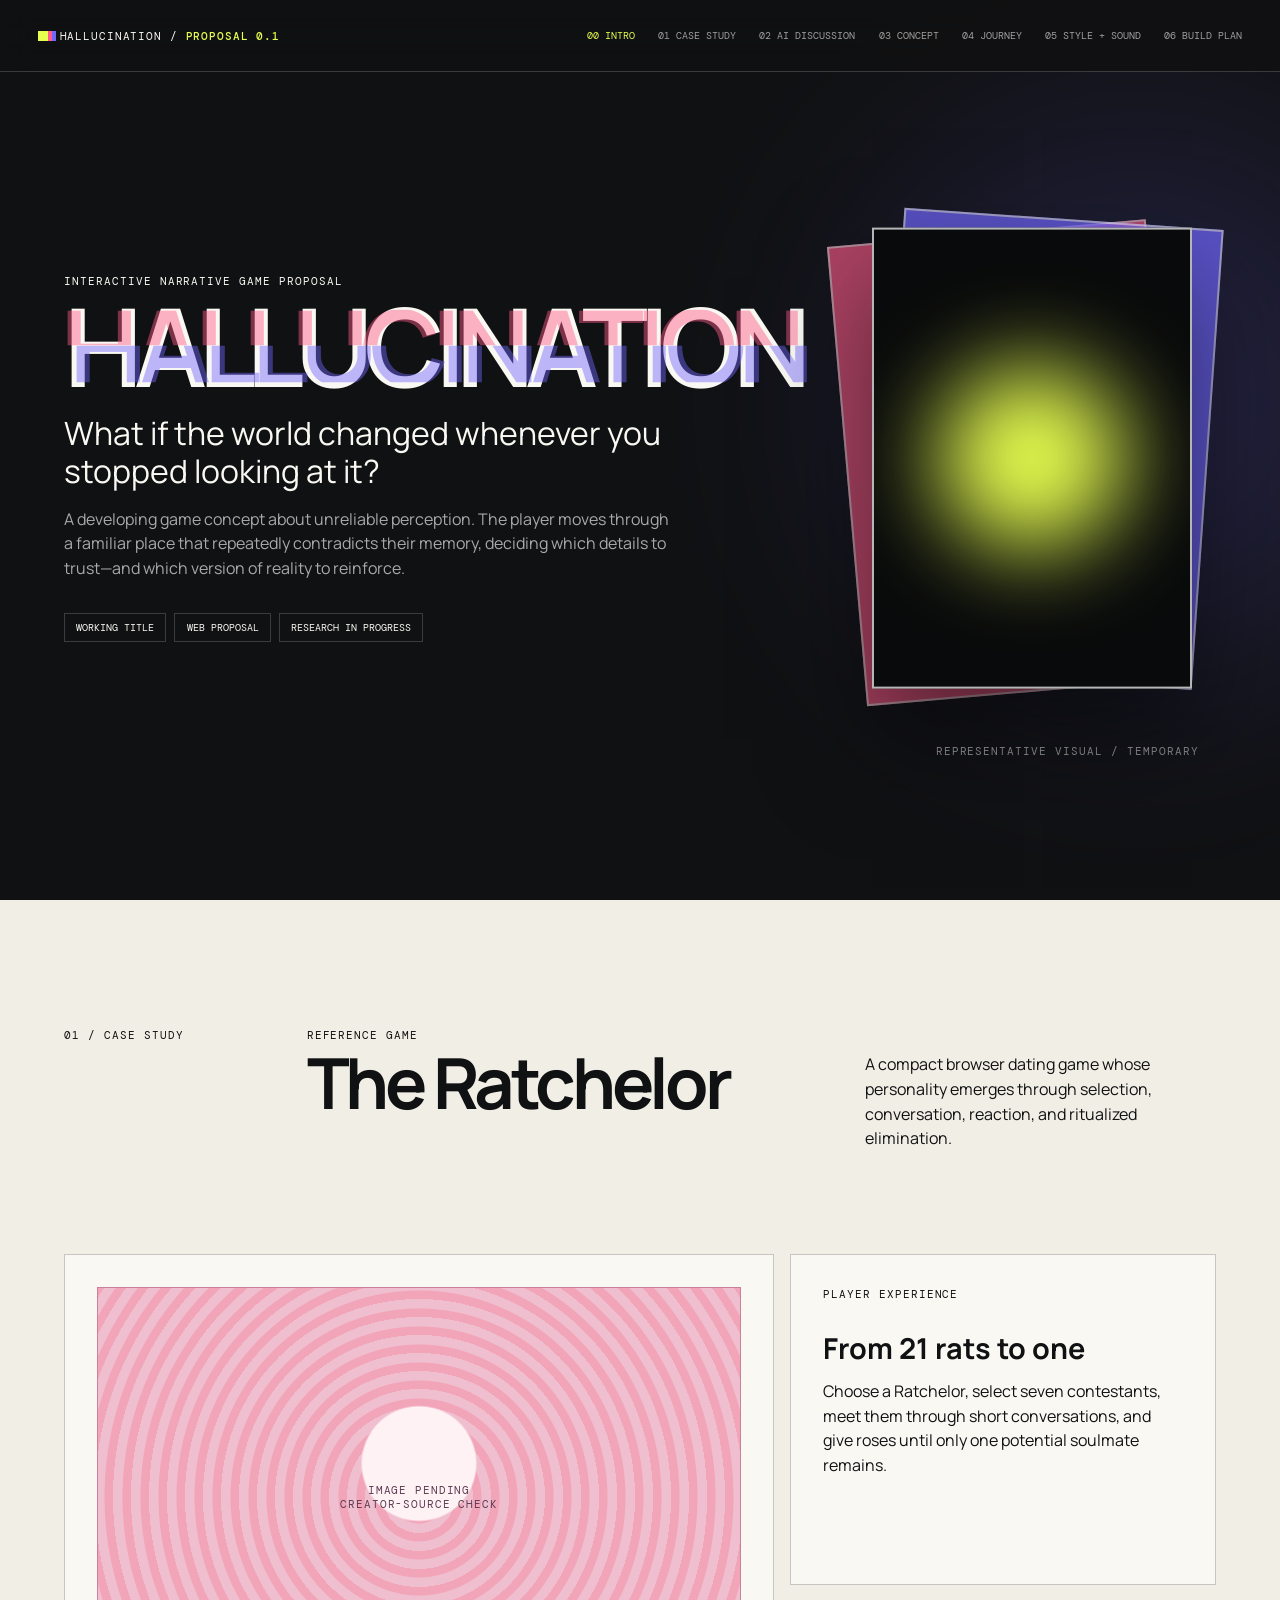
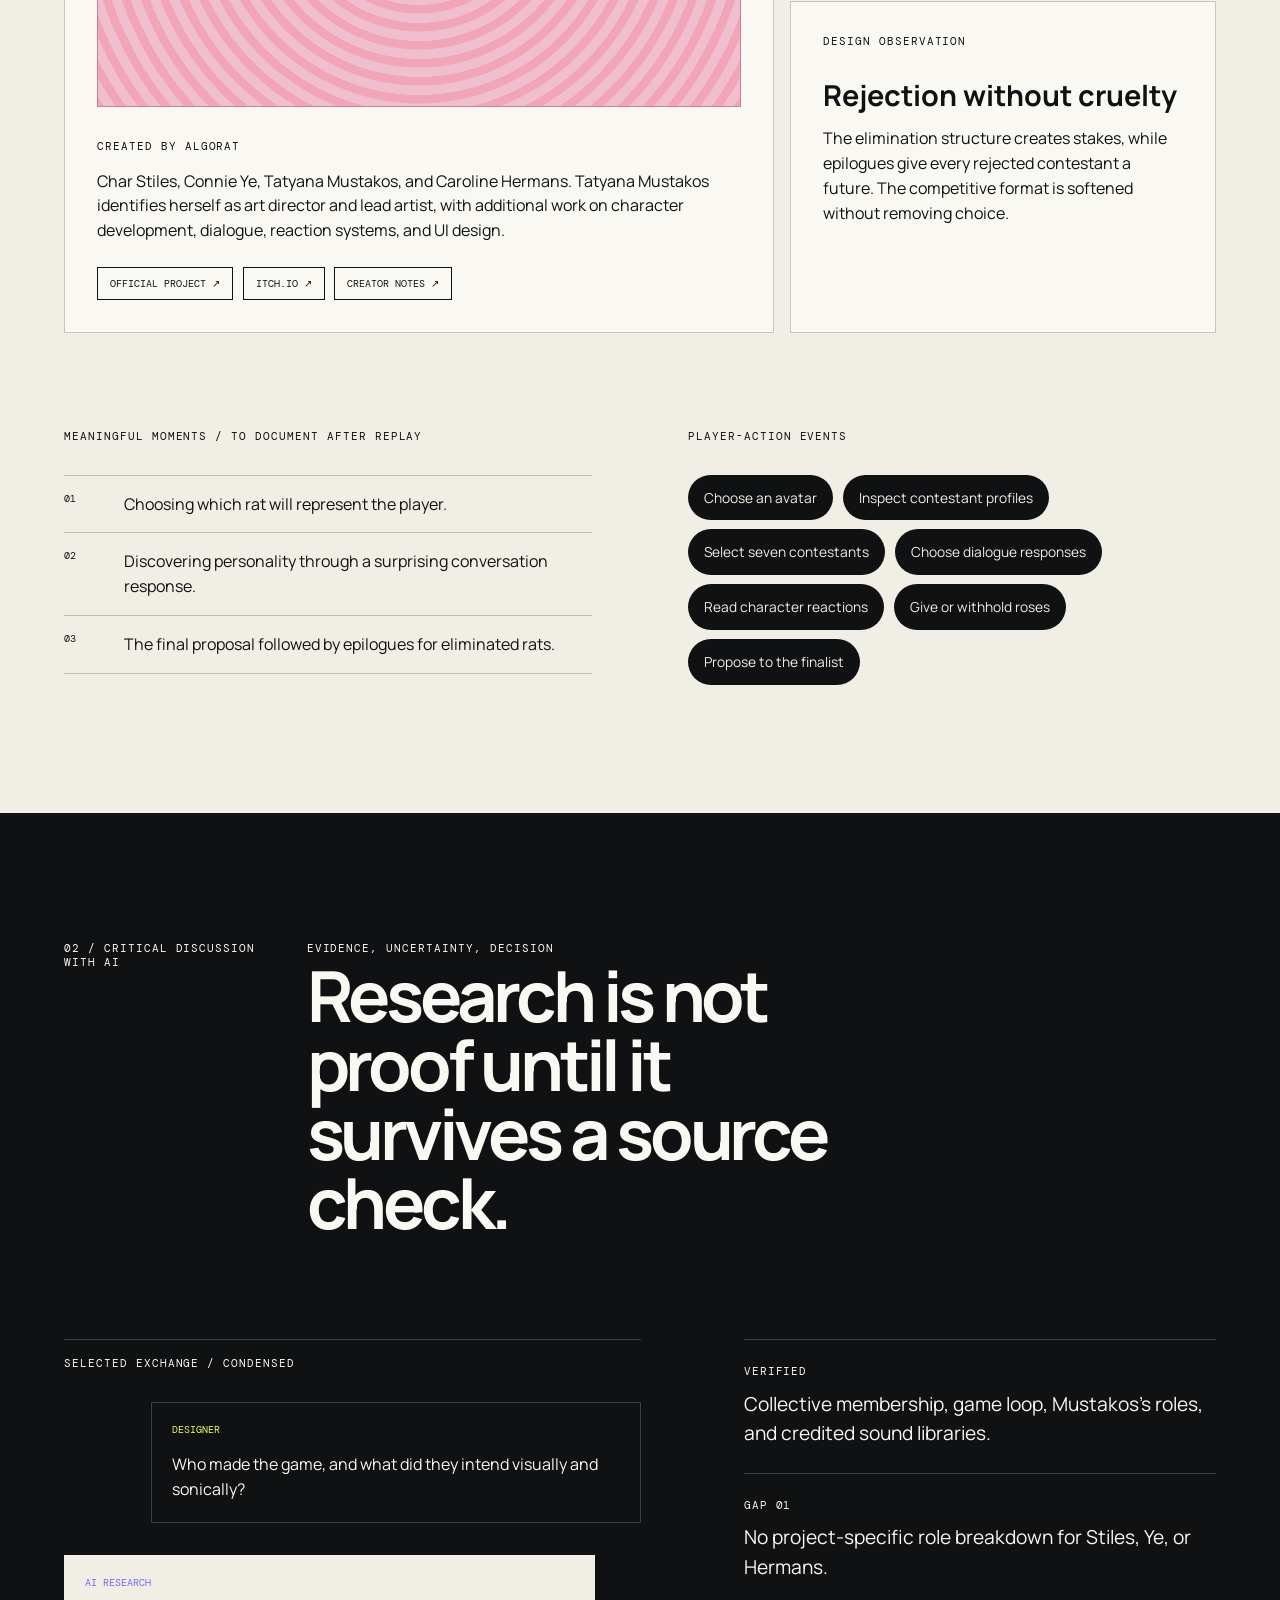
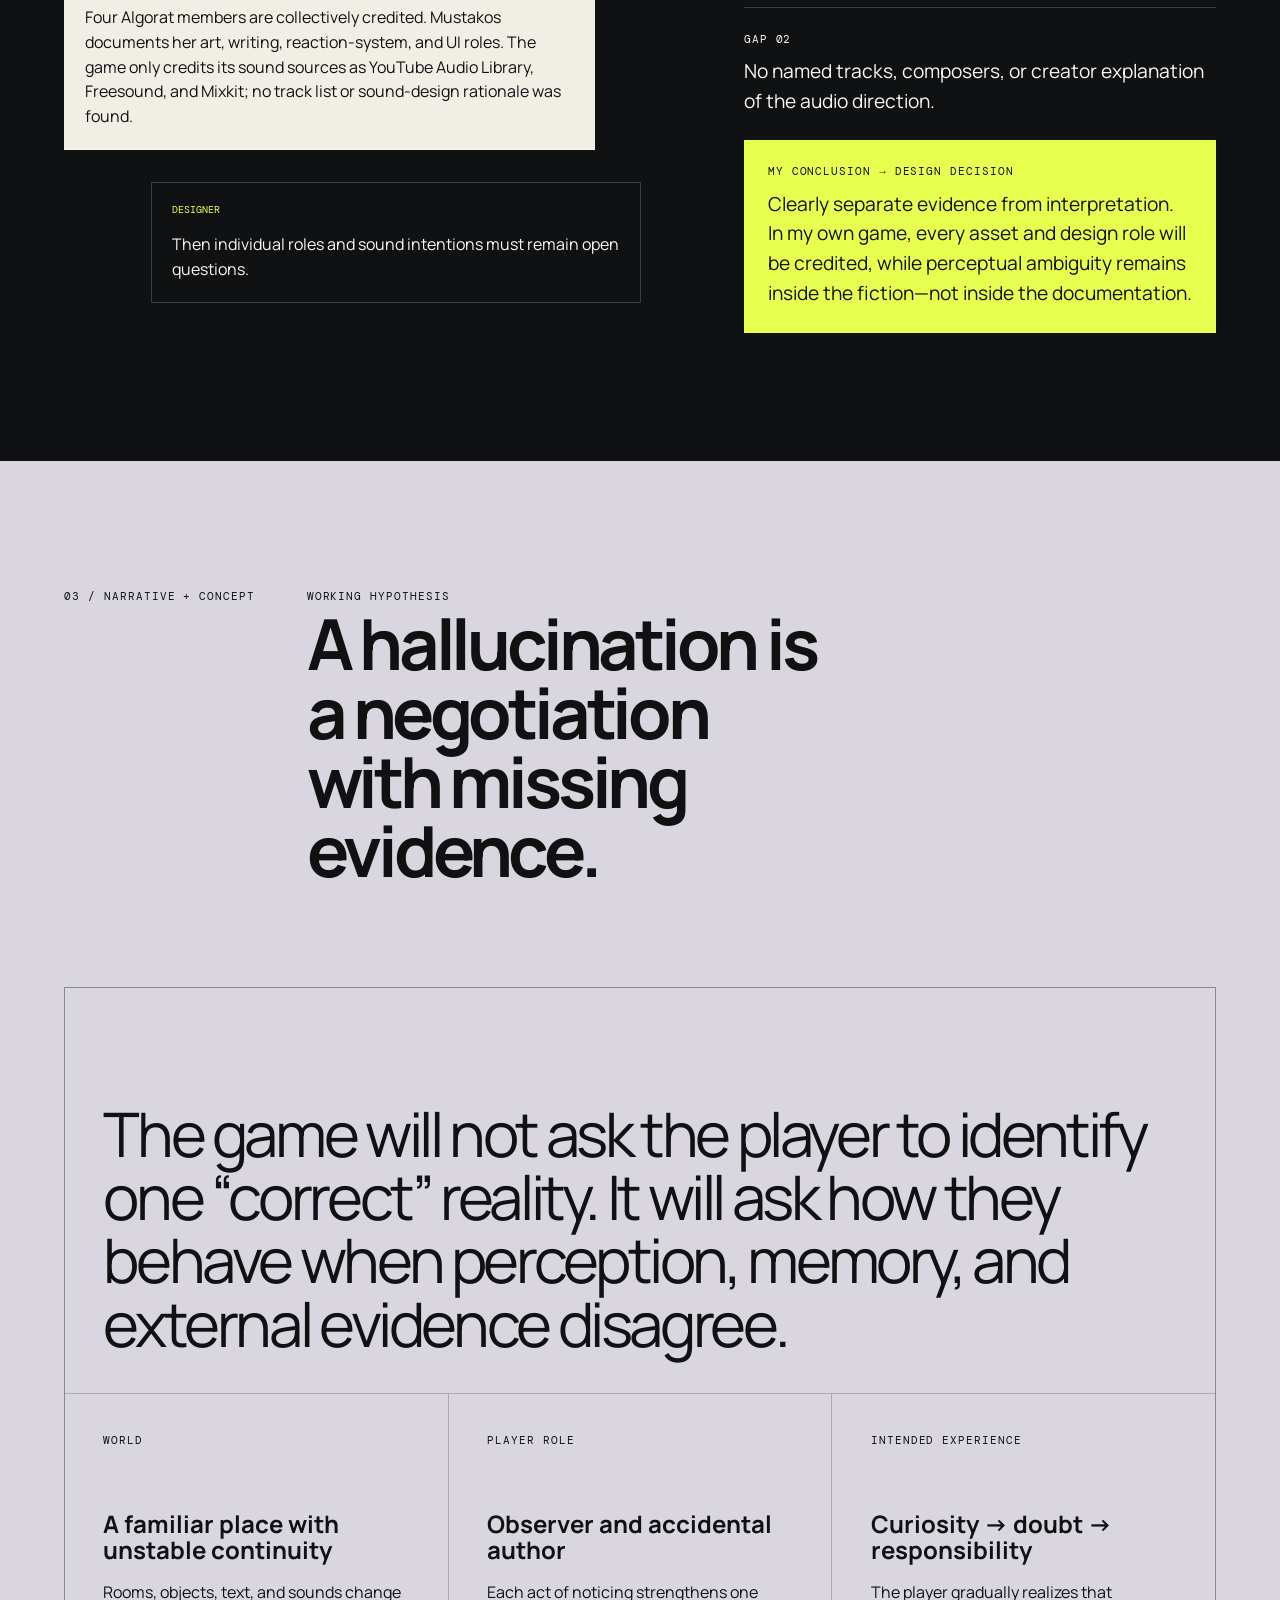
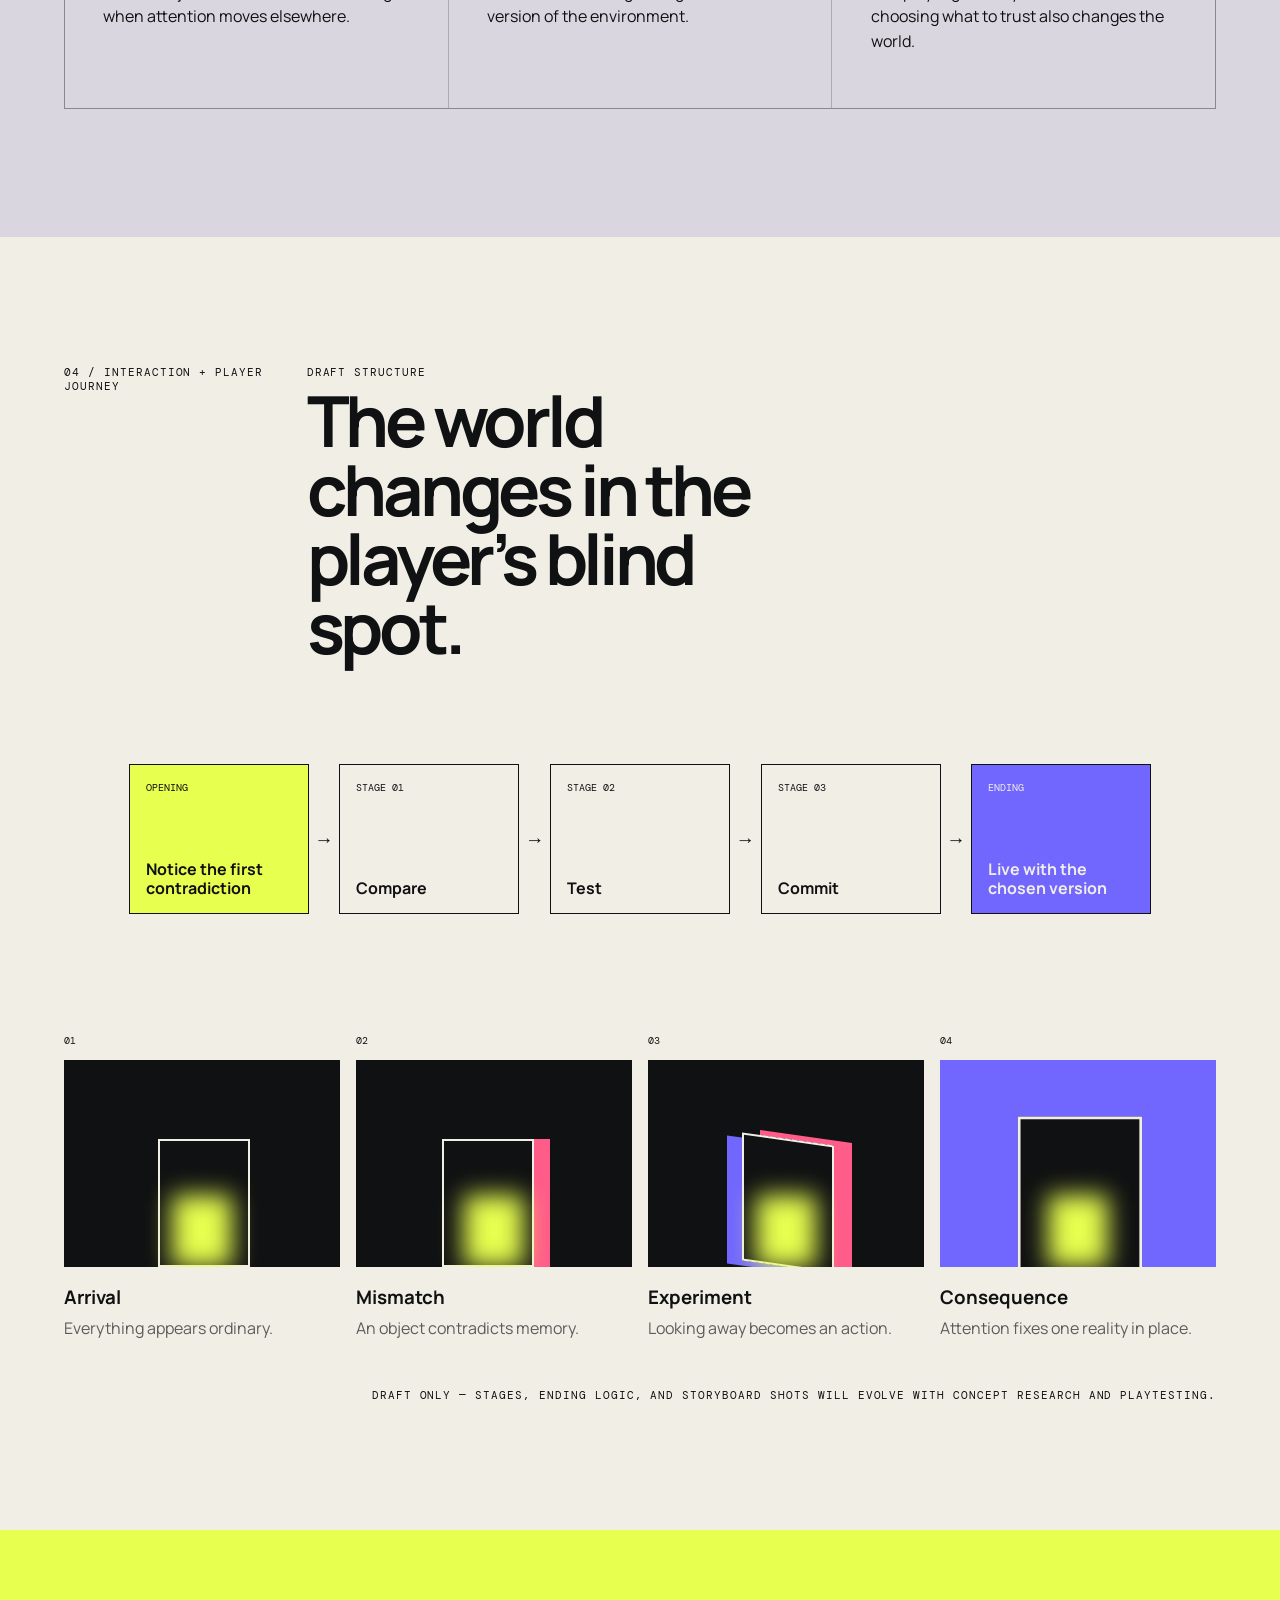
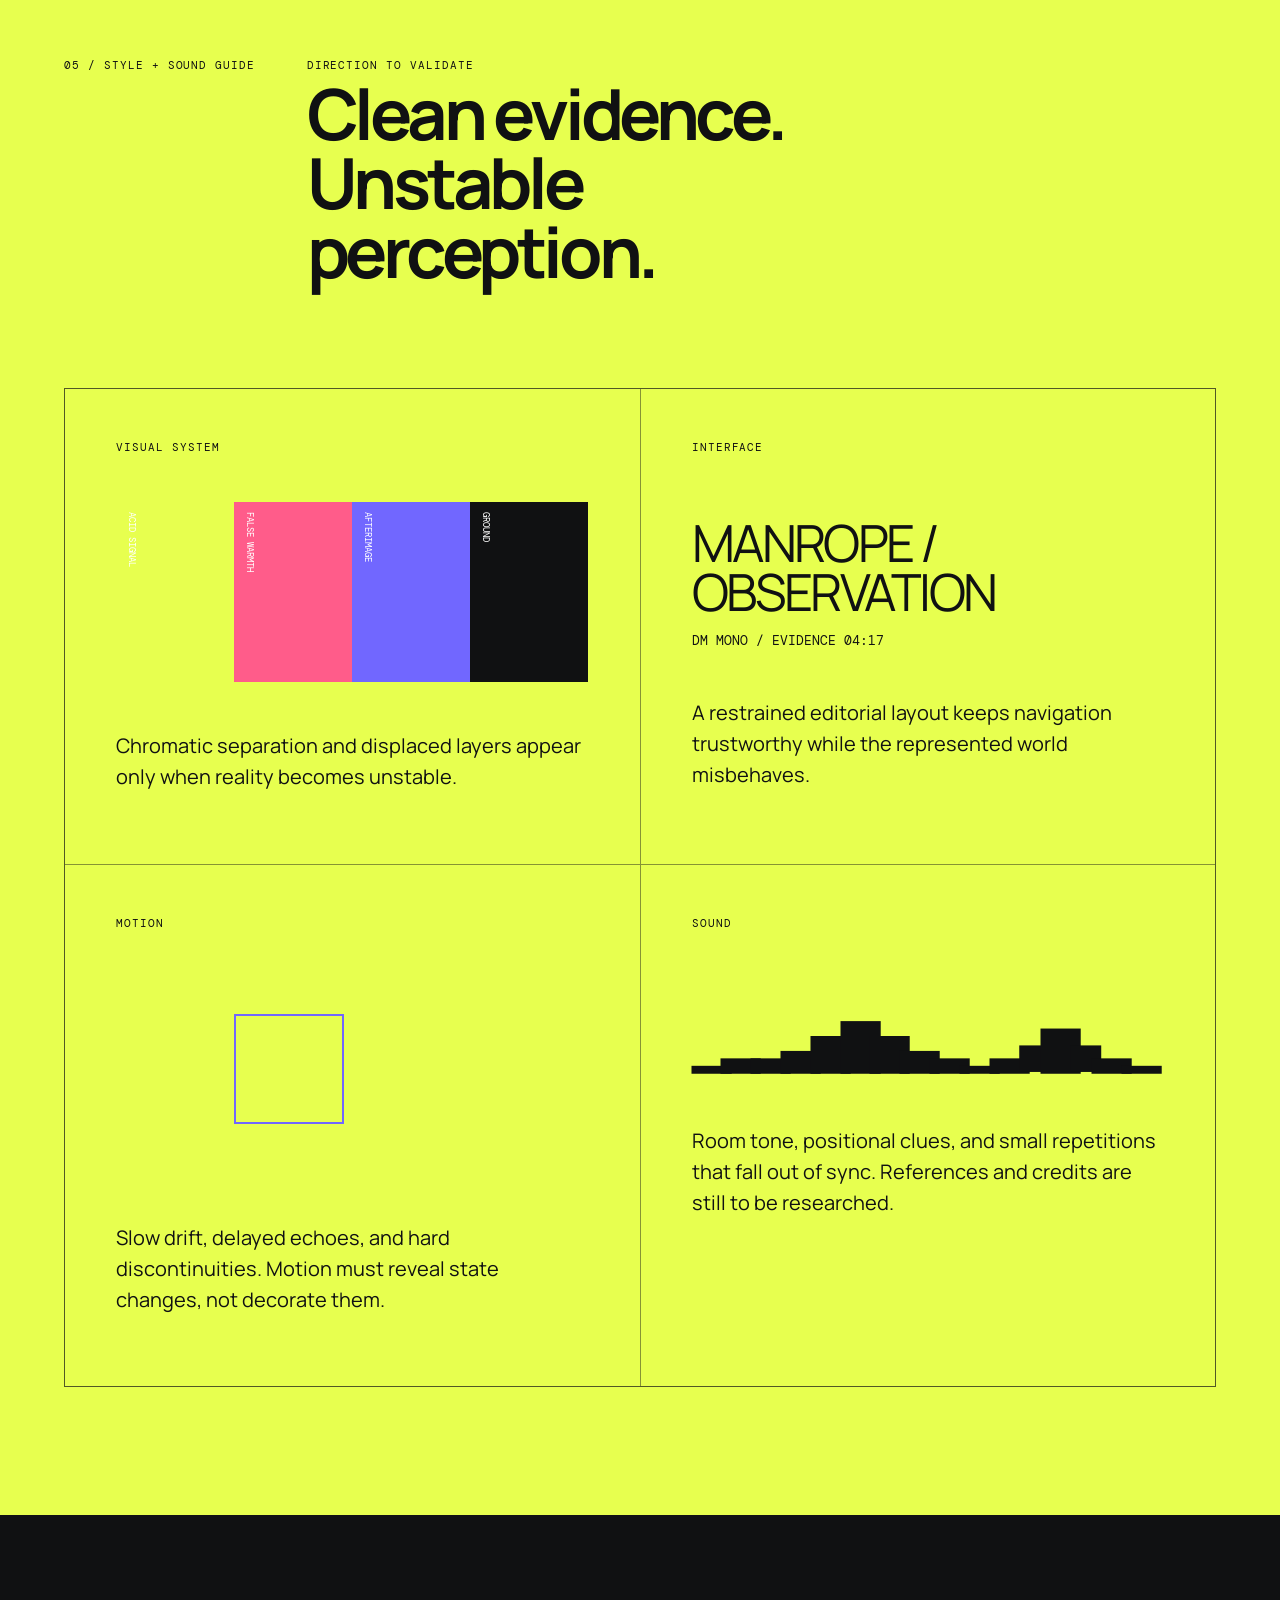
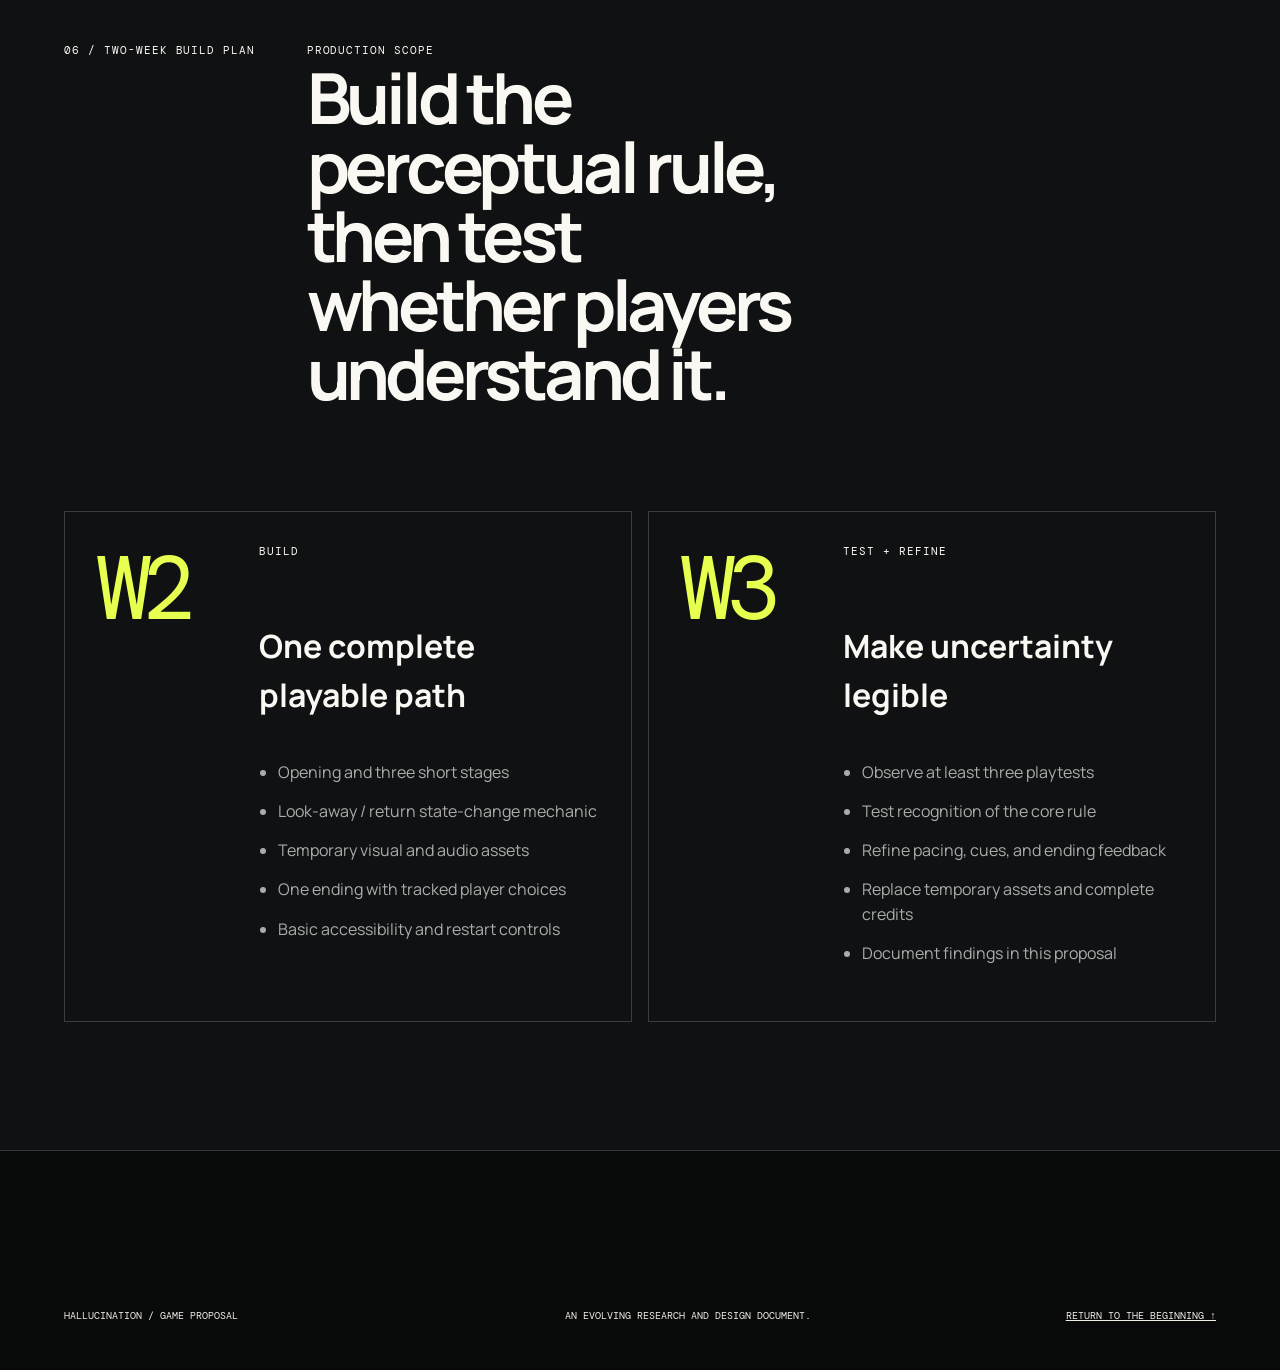
==== index.html @ 9e130a49 "Build initial hallucination game proposal site" ====
<!doctype html>
<html lang="en">
  <head>
    <meta charset="UTF-8" />
    <meta name="viewport" content="width=device-width, initial-scale=1.0" />
    <meta
      name="description"
      content="An evolving game proposal exploring hallucination through perception, memory, and player choice."
    />
    <title>Hallucination — Game Proposal</title>
    <link rel="preconnect" href="https://fonts.googleapis.com" />
    <link rel="preconnect" href="https://fonts.gstatic.com" crossorigin />
    <link
      href="https://fonts.googleapis.com/css2?family=DM+Mono:wght@300;400;500&family=Manrope:wght@400;500;600;700&display=swap"
      rel="stylesheet"
    />
    <link rel="stylesheet" href="styles.css" />
    <script src="script.js" defer></script>
  </head>
  <body>
    <a class="skip-link" href="#main">Skip to proposal</a>

    <header class="site-header">
      <a class="wordmark" href="#intro" aria-label="Hallucination proposal home">
        <span class="wordmark__mark" aria-hidden="true"></span>
        <span>HALLUCINATION / <b>PROPOSAL 0.1</b></span>
      </a>
      <button class="menu-button" type="button" aria-expanded="false" aria-controls="site-nav">
        Index
      </button>
      <nav id="site-nav" class="site-nav" aria-label="Proposal sections">
        <a href="#intro">00 Intro</a>
        <a href="#case-study">01 Case study</a>
        <a href="#critical-discussion">02 AI discussion</a>
        <a href="#concept">03 Concept</a>
        <a href="#journey">04 Journey</a>
        <a href="#style-guide">05 Style + sound</a>
        <a href="#build-plan">06 Build plan</a>
      </nav>
      <div class="reading-progress" aria-hidden="true"><span></span></div>
    </header>

    <main id="main">
      <section id="intro" class="hero section section--dark" data-section="00">
        <div class="hero__copy reveal">
          <p class="eyebrow">Interactive narrative game proposal</p>
          <h1 aria-label="Hallucination">
            <span class="echo" data-text="HALLUCINATION">HALLUCINATION</span>
          </h1>
          <p class="hero__lede">
            What if the world changed whenever you stopped looking at it?
          </p>
          <p class="hero__description">
            A developing game concept about unreliable perception. The player moves through a
            familiar place that repeatedly contradicts their memory, deciding which details to
            trust—and which version of reality to reinforce.
          </p>
          <div class="hero__meta">
            <span>Working title</span>
            <span>Web proposal</span>
            <span>Research in progress</span>
          </div>
        </div>

        <div class="hero__visual" aria-label="Abstract representative visual: a doorway splitting into misaligned layers">
          <div class="portal portal--rear"></div>
          <div class="portal portal--middle"></div>
          <div class="portal portal--front">
            <span class="portal__light"></span>
          </div>
          <p class="visual-note">REPRESENTATIVE VISUAL / TEMPORARY</p>
        </div>
      </section>

      <section id="case-study" class="section section--paper" data-section="01">
        <header class="section-heading reveal">
          <p class="section-number">01 / CASE STUDY</p>
          <div>
            <p class="eyebrow">Reference game</p>
            <h2>The Ratchelor</h2>
          </div>
          <p class="section-summary">
            A compact browser dating game whose personality emerges through selection,
            conversation, reaction, and ritualized elimination.
          </p>
        </header>

        <div class="case-grid">
          <article class="case-card case-card--feature reveal">
            <div class="case-card__image ratchelor-placeholder" role="img" aria-label="Graphic placeholder for a credited Ratchelor game image">
              <span>IMAGE PENDING<br />CREATOR-SOURCE CHECK</span>
            </div>
            <div>
              <p class="label">Created by Algorat</p>
              <p>
                Char Stiles, Connie Ye, Tatyana Mustakos, and Caroline Hermans. Tatyana
                Mustakos identifies herself as art director and lead artist, with additional
                work on character development, dialogue, reaction systems, and UI design.
              </p>
              <div class="source-links" aria-label="Primary sources">
                <a href="https://algorat.club/" target="_blank" rel="noreferrer">Official project ↗</a>
                <a href="https://algorat.itch.io/the-ratchelor-a-rat-dating-sim" target="_blank" rel="noreferrer">itch.io ↗</a>
                <a href="https://tademu.com/projects/ratchelor.html" target="_blank" rel="noreferrer">Creator notes ↗</a>
              </div>
            </div>
          </article>

          <article class="case-card reveal">
            <p class="label">Player experience</p>
            <h3>From 21 rats to one</h3>
            <p>
              Choose a Ratchelor, select seven contestants, meet them through short
              conversations, and give roses until only one potential soulmate remains.
            </p>
          </article>

          <article class="case-card reveal">
            <p class="label">Design observation</p>
            <h3>Rejection without cruelty</h3>
            <p>
              The elimination structure creates stakes, while epilogues give every rejected
              contestant a future. The competitive format is softened without removing choice.
            </p>
          </article>
        </div>

        <div class="evidence-block reveal">
          <div>
            <p class="label">Meaningful moments / to document after replay</p>
            <ol class="moment-list">
              <li><span>01</span><p>Choosing which rat will represent the player.</p></li>
              <li><span>02</span><p>Discovering personality through a surprising conversation response.</p></li>
              <li><span>03</span><p>The final proposal followed by epilogues for eliminated rats.</p></li>
            </ol>
          </div>
          <div>
            <p class="label">Player-action events</p>
            <ul class="event-list">
              <li>Choose an avatar</li>
              <li>Inspect contestant profiles</li>
              <li>Select seven contestants</li>
              <li>Choose dialogue responses</li>
              <li>Read character reactions</li>
              <li>Give or withhold roses</li>
              <li>Propose to the finalist</li>
            </ul>
          </div>
        </div>
      </section>

      <section id="critical-discussion" class="section section--ink" data-section="02">
        <header class="section-heading reveal">
          <p class="section-number">02 / CRITICAL DISCUSSION WITH AI</p>
          <div>
            <p class="eyebrow">Evidence, uncertainty, decision</p>
            <h2>Research is not proof until it survives a source check.</h2>
          </div>
        </header>

        <div class="discussion-grid">
          <article class="transcript reveal">
            <p class="label">Selected exchange / condensed</p>
            <div class="message message--user">
              <span>Designer</span>
              <p>Who made the game, and what did they intend visually and sonically?</p>
            </div>
            <div class="message message--ai">
              <span>AI research</span>
              <p>
                Four Algorat members are collectively credited. Mustakos documents her art,
                writing, reaction-system, and UI roles. The game only credits its sound sources
                as YouTube Audio Library, Freesound, and Mixkit; no track list or sound-design
                rationale was found.
              </p>
            </div>
            <div class="message message--user">
              <span>Designer</span>
              <p>Then individual roles and sound intentions must remain open questions.</p>
            </div>
          </article>

          <div class="research-ledger reveal">
            <article>
              <p class="label">Verified</p>
              <p>Collective membership, game loop, Mustakos’s roles, and credited sound libraries.</p>
            </article>
            <article>
              <p class="label">Gap 01</p>
              <p>No project-specific role breakdown for Stiles, Ye, or Hermans.</p>
            </article>
            <article>
              <p class="label">Gap 02</p>
              <p>No named tracks, composers, or creator explanation of the audio direction.</p>
            </article>
            <article class="decision">
              <p class="label">My conclusion → design decision</p>
              <p>
                Clearly separate evidence from interpretation. In my own game, every asset and
                design role will be credited, while perceptual ambiguity remains inside the
                fiction—not inside the documentation.
              </p>
            </article>
          </div>
        </div>
      </section>

      <section id="concept" class="section section--mist" data-section="03">
        <header class="section-heading reveal">
          <p class="section-number">03 / NARRATIVE + CONCEPT</p>
          <div>
            <p class="eyebrow">Working hypothesis</p>
            <h2>A hallucination is a negotiation with missing evidence.</h2>
          </div>
        </header>

        <div class="concept-grid">
          <article class="concept-statement reveal">
            <p>
              The game will not ask the player to identify one “correct” reality. It will ask
              how they behave when perception, memory, and external evidence disagree.
            </p>
          </article>
          <article class="concept-detail reveal">
            <p class="label">World</p>
            <h3>A familiar place with unstable continuity</h3>
            <p>Rooms, objects, text, and sounds change when attention moves elsewhere.</p>
          </article>
          <article class="concept-detail reveal">
            <p class="label">Player role</p>
            <h3>Observer and accidental author</h3>
            <p>Each act of noticing strengthens one version of the environment.</p>
          </article>
          <article class="concept-detail reveal">
            <p class="label">Intended experience</p>
            <h3>Curiosity → doubt → responsibility</h3>
            <p>The player gradually realizes that choosing what to trust also changes the world.</p>
          </article>
        </div>
      </section>

      <section id="journey" class="section section--paper" data-section="04">
        <header class="section-heading reveal">
          <p class="section-number">04 / INTERACTION + PLAYER JOURNEY</p>
          <div>
            <p class="eyebrow">Draft structure</p>
            <h2>The world changes in the player’s blind spot.</h2>
          </div>
        </header>

        <div class="flowchart reveal" role="img" aria-label="Draft flowchart from opening through three stages to one of two endings">
          <div class="flow-node flow-node--start"><span>Opening</span><b>Notice the first contradiction</b></div>
          <span class="flow-arrow" aria-hidden="true">→</span>
          <div class="flow-node"><span>Stage 01</span><b>Compare</b></div>
          <span class="flow-arrow" aria-hidden="true">→</span>
          <div class="flow-node"><span>Stage 02</span><b>Test</b></div>
          <span class="flow-arrow" aria-hidden="true">→</span>
          <div class="flow-node"><span>Stage 03</span><b>Commit</b></div>
          <span class="flow-arrow" aria-hidden="true">→</span>
          <div class="flow-node flow-node--end"><span>Ending</span><b>Live with the chosen version</b></div>
        </div>

        <div class="storyboard reveal" aria-label="Draft storyboard">
          <article><span>01</span><div class="frame frame--one"></div><h3>Arrival</h3><p>Everything appears ordinary.</p></article>
          <article><span>02</span><div class="frame frame--two"></div><h3>Mismatch</h3><p>An object contradicts memory.</p></article>
          <article><span>03</span><div class="frame frame--three"></div><h3>Experiment</h3><p>Looking away becomes an action.</p></article>
          <article><span>04</span><div class="frame frame--four"></div><h3>Consequence</h3><p>Attention fixes one reality in place.</p></article>
        </div>
        <p class="draft-note">Draft only — stages, ending logic, and storyboard shots will evolve with concept research and playtesting.</p>
      </section>

      <section id="style-guide" class="section section--signal" data-section="05">
        <header class="section-heading reveal">
          <p class="section-number">05 / STYLE + SOUND GUIDE</p>
          <div>
            <p class="eyebrow">Direction to validate</p>
            <h2>Clean evidence. Unstable perception.</h2>
          </div>
        </header>

        <div class="style-grid">
          <article class="style-card reveal">
            <p class="label">Visual system</p>
            <div class="swatches" aria-label="Provisional color palette">
              <span style="--swatch:#e7ff4f">Acid signal</span>
              <span style="--swatch:#ff5c8a">False warmth</span>
              <span style="--swatch:#7167ff">Afterimage</span>
              <span style="--swatch:#101112">Ground</span>
            </div>
            <p>Chromatic separation and displaced layers appear only when reality becomes unstable.</p>
          </article>
          <article class="style-card reveal">
            <p class="label">Interface</p>
            <div class="type-sample"><span>MANROPE / OBSERVATION</span><b>DM MONO / EVIDENCE 04:17</b></div>
            <p>A restrained editorial layout keeps navigation trustworthy while the represented world misbehaves.</p>
          </article>
          <article class="style-card reveal">
            <p class="label">Motion</p>
            <div class="motion-sample"><i></i><i></i><i></i></div>
            <p>Slow drift, delayed echoes, and hard discontinuities. Motion must reveal state changes, not decorate them.</p>
          </article>
          <article class="style-card reveal">
            <p class="label">Sound</p>
            <div class="waveform" aria-hidden="true">▁▂▂▃▅▇▅▃▂▁▂▄▆▄▂▁</div>
            <p>Room tone, positional clues, and small repetitions that fall out of sync. References and credits are still to be researched.</p>
          </article>
        </div>
      </section>

      <section id="build-plan" class="section section--ink" data-section="06">
        <header class="section-heading reveal">
          <p class="section-number">06 / TWO-WEEK BUILD PLAN</p>
          <div>
            <p class="eyebrow">Production scope</p>
            <h2>Build the perceptual rule, then test whether players understand it.</h2>
          </div>
        </header>

        <div class="plan-grid">
          <article class="week reveal">
            <span class="week__number">W2</span>
            <div>
              <p class="label">Build</p>
              <h3>One complete playable path</h3>
              <ul>
                <li>Opening and three short stages</li>
                <li>Look-away / return state-change mechanic</li>
                <li>Temporary visual and audio assets</li>
                <li>One ending with tracked player choices</li>
                <li>Basic accessibility and restart controls</li>
              </ul>
            </div>
          </article>
          <article class="week reveal">
            <span class="week__number">W3</span>
            <div>
              <p class="label">Test + refine</p>
              <h3>Make uncertainty legible</h3>
              <ul>
                <li>Observe at least three playtests</li>
                <li>Test recognition of the core rule</li>
                <li>Refine pacing, cues, and ending feedback</li>
                <li>Replace temporary assets and complete credits</li>
                <li>Document findings in this proposal</li>
              </ul>
            </div>
          </article>
        </div>
      </section>
    </main>

    <footer class="site-footer">
      <p>HALLUCINATION / GAME PROPOSAL</p>
      <p>An evolving research and design document.</p>
      <a href="#intro">Return to the beginning ↑</a>
    </footer>
  </body>
</html>
---- styles.css ----
:root {
  --ink: #101112;
  --paper: #f1eee6;
  --paper-bright: #faf8f3;
  --mist: #d9d6df;
  --signal: #e7ff4f;
  --pink: #ff5c8a;
  --violet: #7167ff;
  --line-dark: rgba(16, 17, 18, 0.22);
  --line-light: rgba(255, 255, 255, 0.18);
  --mono: "DM Mono", monospace;
  --sans: "Manrope", sans-serif;
}

* { box-sizing: border-box; }
html { scroll-behavior: smooth; }
body {
  margin: 0;
  color: var(--ink);
  background: var(--ink);
  font-family: var(--sans);
  font-size: 16px;
  line-height: 1.55;
}
a { color: inherit; }
button, input { font: inherit; }
.skip-link { position: fixed; z-index: 100; top: -5rem; left: 1rem; padding: .7rem 1rem; background: var(--signal); color: var(--ink); }
.skip-link:focus { top: 1rem; }

.site-header {
  position: fixed;
  z-index: 50;
  inset: 0 0 auto;
  height: 72px;
  padding: 0 clamp(1rem, 3vw, 3rem);
  display: flex;
  align-items: center;
  justify-content: space-between;
  gap: 2rem;
  color: var(--paper-bright);
  background: rgba(16, 17, 18, .82);
  backdrop-filter: blur(16px);
  border-bottom: 1px solid var(--line-light);
}
.wordmark { display: flex; align-items: center; gap: .7rem; text-decoration: none; font: 400 .68rem var(--mono); letter-spacing: .08em; }
.wordmark b { color: var(--signal); font-weight: 500; }
.wordmark__mark { width: 10px; height: 10px; background: var(--signal); box-shadow: 4px 0 var(--pink), 8px 0 var(--violet); }
.site-nav { display: flex; align-items: center; gap: clamp(.8rem, 1.8vw, 2rem); font: 400 .62rem var(--mono); text-transform: uppercase; }
.site-nav a { color: rgba(255,255,255,.6); text-decoration: none; transition: color .2s; }
.site-nav a:hover, .site-nav a.active { color: var(--signal); }
.menu-button { display: none; border: 0; color: inherit; background: transparent; font: .7rem var(--mono); text-transform: uppercase; }
.reading-progress { position: absolute; left: 0; right: 0; bottom: -1px; height: 2px; }
.reading-progress span { display: block; width: 0; height: 100%; background: var(--signal); }

.section { min-height: 100vh; padding: clamp(7rem, 10vw, 10rem) clamp(1.25rem, 5vw, 6rem); overflow: hidden; }
.section--dark, .section--ink { color: var(--paper-bright); background: var(--ink); }
.section--paper { background: var(--paper); }
.section--mist { background: var(--mist); }
.section--signal { background: var(--signal); }
.eyebrow, .label, .section-number, .visual-note, .draft-note { margin: 0; font: 400 .67rem var(--mono); letter-spacing: .09em; text-transform: uppercase; }
.section-heading { display: grid; grid-template-columns: minmax(150px, .6fr) 1.5fr 1fr; gap: 2rem; align-items: start; margin-bottom: clamp(4rem, 8vw, 8rem); }
.section-heading h2 { max-width: 900px; margin: .4rem 0 0; font-size: clamp(2.4rem, 5.5vw, 6rem); line-height: .98; letter-spacing: -.06em; }
.section-summary { max-width: 34rem; margin: 1.5rem 0 0; }

.hero { position: relative; display: grid; grid-template-columns: 1.05fr .95fr; align-items: center; gap: 4rem; padding-top: 9rem; }
.hero::before { content: ""; position: absolute; width: 42vw; height: 42vw; right: -10vw; top: 15vh; border-radius: 50%; background: var(--violet); filter: blur(130px); opacity: .2; }
.hero h1 { margin: .8rem 0 1.5rem; font-size: clamp(3.2rem, 8.5vw, 9.5rem); line-height: .82; letter-spacing: -.085em; }
.echo { position: relative; display: inline-block; }
.echo::before, .echo::after { content: attr(data-text); position: absolute; inset: 0; pointer-events: none; opacity: .45; }
.echo::before { color: var(--pink); transform: translate(-4px, 2px); clip-path: inset(8% 0 52%); }
.echo::after { color: var(--violet); transform: translate(5px, -2px); clip-path: inset(53% 0 6%); }
.hero__lede { max-width: 650px; margin: 0 0 1rem; font-size: clamp(1.4rem, 2.5vw, 2.5rem); line-height: 1.2; }
.hero__description { max-width: 610px; color: rgba(255,255,255,.64); }
.hero__meta { display: flex; flex-wrap: wrap; gap: .5rem; margin-top: 2rem; }
.hero__meta span { padding: .45rem .7rem; border: 1px solid var(--line-light); font: .63rem var(--mono); text-transform: uppercase; }
.hero__visual { position: relative; min-height: 600px; perspective: 1000px; }
.portal { position: absolute; top: 50%; left: 50%; width: min(25vw, 350px); height: min(36vw, 510px); border: 2px solid rgba(255,255,255,.7); transform-origin: center; }
.portal--rear { background: var(--pink); transform: translate(-58%, -49%) rotate(-5deg); opacity: .65; }
.portal--middle { background: var(--violet); transform: translate(-45%, -52%) rotate(4deg); opacity: .72; }
.portal--front { overflow: hidden; background: #090a0b; transform: translate(-50%, -50%); box-shadow: 0 50px 100px rgba(0,0,0,.5); }
.portal__light { position: absolute; inset: 30% 20%; border-radius: 50%; background: var(--signal); filter: blur(45px); animation: breathe 5s ease-in-out infinite; }
.visual-note { position: absolute; right: 0; bottom: 0; color: rgba(255,255,255,.45); }

.case-grid { display: grid; grid-template-columns: 1.25fr .75fr; gap: 1rem; }
.case-card { padding: 2rem; background: var(--paper-bright); border: 1px solid var(--line-dark); }
.case-card h3 { margin: 2rem 0 .7rem; font-size: 1.8rem; line-height: 1.05; }
.case-card--feature { grid-row: span 2; display: grid; gap: 2rem; }
.case-card__image { min-height: 420px; }
.ratchelor-placeholder { display: grid; place-items: center; text-align: center; color: #5c3c52; background: radial-gradient(circle at 50% 42%, #fff2f5 0 14%, transparent 14.5%), repeating-radial-gradient(circle at 50% 50%, #f2a4b9 0 8px, #efbfd0 9px 18px); border: 1px solid #cb809d; font: .68rem var(--mono); letter-spacing: .08em; }
.source-links { display: flex; flex-wrap: wrap; gap: .6rem; margin-top: 1.5rem; }
.source-links a { padding: .55rem .75rem; border: 1px solid var(--ink); text-decoration: none; font: .65rem var(--mono); text-transform: uppercase; }
.source-links a:hover { color: var(--paper); background: var(--ink); }
.evidence-block { display: grid; grid-template-columns: 1fr 1fr; gap: 6rem; margin-top: 6rem; }
.moment-list { list-style: none; margin: 2rem 0 0; padding: 0; border-top: 1px solid var(--line-dark); }
.moment-list li { display: grid; grid-template-columns: 60px 1fr; border-bottom: 1px solid var(--line-dark); }
.moment-list span { padding: 1rem 0; font: .65rem var(--mono); }
.moment-list p { margin: 0; padding: 1rem 0; }
.event-list { display: flex; flex-wrap: wrap; gap: .6rem; margin: 2rem 0 0; padding: 0; list-style: none; }
.event-list li { padding: .75rem 1rem; border-radius: 999px; background: var(--ink); color: var(--paper); font-size: .86rem; }

.discussion-grid { display: grid; grid-template-columns: 1.1fr .9fr; gap: clamp(3rem, 8vw, 10rem); }
.transcript { border-top: 1px solid var(--line-light); }
.transcript > .label { padding-top: 1rem; }
.message { margin-top: 2rem; padding: 1.25rem; border: 1px solid var(--line-light); }
.message span { display: block; margin-bottom: 1rem; color: var(--signal); font: .65rem var(--mono); text-transform: uppercase; }
.message p { margin: 0; }
.message--user { margin-left: 15%; }
.message--ai { margin-right: 8%; color: var(--ink); background: var(--paper); }
.message--ai span { color: var(--violet); }
.research-ledger { display: grid; }
.research-ledger article { padding: 1.5rem 0; border-top: 1px solid var(--line-light); }
.research-ledger article p:last-child { margin: .7rem 0 0; font-size: 1.2rem; }
.research-ledger .decision { padding: 1.5rem; color: var(--ink); background: var(--signal); border: 0; }

.concept-grid { display: grid; grid-template-columns: repeat(3, 1fr); gap: 1px; background: var(--line-dark); border: 1px solid var(--line-dark); }
.concept-grid article { padding: clamp(1.5rem, 3vw, 3rem); background: var(--mist); }
.concept-statement { grid-column: 1 / -1; min-height: 45vh; display: flex; align-items: end; }
.concept-statement p { max-width: 1150px; margin: 0; font-size: clamp(2rem, 4.8vw, 5.5rem); line-height: 1.03; letter-spacing: -.055em; }
.concept-detail h3 { margin: 4rem 0 1rem; font-size: 1.5rem; line-height: 1.1; }

.flowchart { display: flex; align-items: stretch; justify-content: center; }
.flow-node { width: 180px; min-height: 150px; padding: 1rem; display: flex; flex-direction: column; justify-content: space-between; border: 1px solid var(--ink); }
.flow-node span { font: .65rem var(--mono); text-transform: uppercase; }
.flow-node b { line-height: 1.15; }
.flow-node--start { background: var(--signal); }
.flow-node--end { color: var(--paper); background: var(--violet); }
.flow-arrow { align-self: center; padding: .6rem; font: 1.2rem var(--mono); }
.storyboard { display: grid; grid-template-columns: repeat(4, 1fr); gap: 1rem; margin-top: 7rem; }
.storyboard article > span { font: .65rem var(--mono); }
.storyboard h3 { margin: 1rem 0 .2rem; }
.storyboard p { margin: 0; color: rgba(16,17,18,.66); }
.frame { position: relative; overflow: hidden; aspect-ratio: 4 / 3; margin-top: .6rem; background: var(--ink); }
.frame::before, .frame::after { content: ""; position: absolute; }
.frame::before { width: 32%; height: 60%; left: 34%; bottom: 0; border: 2px solid var(--paper); }
.frame::after { width: 22%; height: 35%; left: 39%; bottom: 0; background: var(--signal); filter: blur(12px); }
.frame--two::before { transform: translateX(-8px); box-shadow: 16px 0 var(--pink); }
.frame--three::before { transform: skewY(8deg); box-shadow: -15px 5px var(--violet), 18px -5px var(--pink); }
.frame--four { background: var(--violet); }
.frame--four::before { background: var(--ink); transform: scale(1.35); }
.draft-note { margin-top: 3rem; text-align: right; }

.style-grid { display: grid; grid-template-columns: 1fr 1fr; gap: 1px; background: rgba(16,17,18,.45); border: 1px solid rgba(16,17,18,.45); }
.style-card { min-height: 430px; padding: clamp(1.5rem, 4vw, 4rem); background: var(--signal); }
.style-card p:last-child { max-width: 480px; margin-top: 3rem; font-size: 1.25rem; }
.swatches { display: grid; grid-template-columns: repeat(4, 1fr); margin-top: 3rem; }
.swatches span { height: 180px; padding: .6rem; display: flex; align-items: end; color: white; background: var(--swatch); font: .55rem var(--mono); text-transform: uppercase; writing-mode: vertical-rl; }
.type-sample { margin-top: 4rem; }
.type-sample span, .type-sample b { display: block; }
.type-sample span { font-size: clamp(2rem, 4vw, 4rem); line-height: .95; letter-spacing: -.05em; }
.type-sample b { margin-top: 1rem; font: 400 .8rem var(--mono); }
.motion-sample { position: relative; height: 180px; margin-top: 4rem; }
.motion-sample i { position: absolute; inset: 20px auto auto 25%; width: 110px; height: 110px; border: 2px solid var(--ink); animation: drift 4s ease-in-out infinite; }
.motion-sample i:nth-child(2) { border-color: var(--pink); animation-delay: -.4s; }
.motion-sample i:nth-child(3) { border-color: var(--violet); animation-delay: -.8s; }
.waveform { margin-top: 5rem; font: clamp(1.5rem, 4vw, 4rem) var(--mono); letter-spacing: -.18em; }

.plan-grid { display: grid; grid-template-columns: 1fr 1fr; gap: 1rem; }
.week { min-height: 500px; padding: 2rem; display: grid; grid-template-columns: 130px 1fr; gap: 2rem; border: 1px solid var(--line-light); }
.week__number { color: var(--signal); font: clamp(3rem, 7vw, 8rem)/1 var(--mono); letter-spacing: -.1em; }
.week h3 { margin: 4rem 0 2rem; font-size: 2rem; }
.week ul { padding-left: 1.2rem; color: rgba(255,255,255,.65); }
.week li { padding: .45rem 0; }

.site-footer { min-height: 220px; padding: 3rem clamp(1.25rem, 5vw, 6rem); display: grid; grid-template-columns: 1fr 1fr auto; align-items: end; gap: 2rem; color: var(--paper); background: #080909; border-top: 1px solid var(--line-light); font: .65rem var(--mono); text-transform: uppercase; }
.site-footer p { margin: 0; }

.reveal { opacity: 0; transform: translateY(28px); transition: opacity .7s ease, transform .7s ease; }
.reveal.is-visible { opacity: 1; transform: none; }
@keyframes breathe { 50% { transform: scale(1.35); opacity: .65; } }
@keyframes drift { 50% { transform: translate(38px, 15px) rotate(8deg); } }

@media (max-width: 1050px) {
  .menu-button { display: block; margin-left: auto; }
  .site-nav { position: absolute; top: 72px; left: 0; right: 0; padding: 1.5rem; display: none; flex-direction: column; align-items: flex-start; gap: 1rem; background: var(--ink); border-bottom: 1px solid var(--line-light); }
  .site-nav.open { display: flex; }
  .hero { grid-template-columns: 1fr; }
  .hero__visual { min-height: 500px; }
  .portal { width: 260px; height: 380px; }
  .section-heading { grid-template-columns: 130px 1fr; }
  .section-summary { grid-column: 2; }
  .flowchart { overflow-x: auto; justify-content: flex-start; padding-bottom: 1rem; }
  .flow-node { min-width: 160px; }
  .storyboard { grid-template-columns: 1fr 1fr; }
  .plan-grid { grid-template-columns: 1fr; }
}

@media (max-width: 720px) {
  .section { padding-inline: 1.1rem; }
  .section-heading { grid-template-columns: 1fr; gap: 1rem; }
  .section-summary { grid-column: auto; }
  .section-number { margin-bottom: 2rem; }
  .hero h1 { overflow-wrap: anywhere; }
  .hero__visual { min-height: 420px; }
  .case-grid, .evidence-block, .discussion-grid, .concept-grid, .style-grid { grid-template-columns: 1fr; }
  .case-card--feature { grid-row: auto; }
  .concept-statement { grid-column: auto; }
  .evidence-block { gap: 4rem; }
  .storyboard { grid-template-columns: 1fr; }
  .swatches span { height: 130px; }
  .week { grid-template-columns: 1fr; }
  .week h3 { margin-top: 1rem; }
  .site-footer { grid-template-columns: 1fr; align-items: start; }
}

@media (prefers-reduced-motion: reduce) {
  html { scroll-behavior: auto; }
  *, *::before, *::after { animation-duration: .01ms !important; animation-iteration-count: 1 !important; transition-duration: .01ms !important; }
}
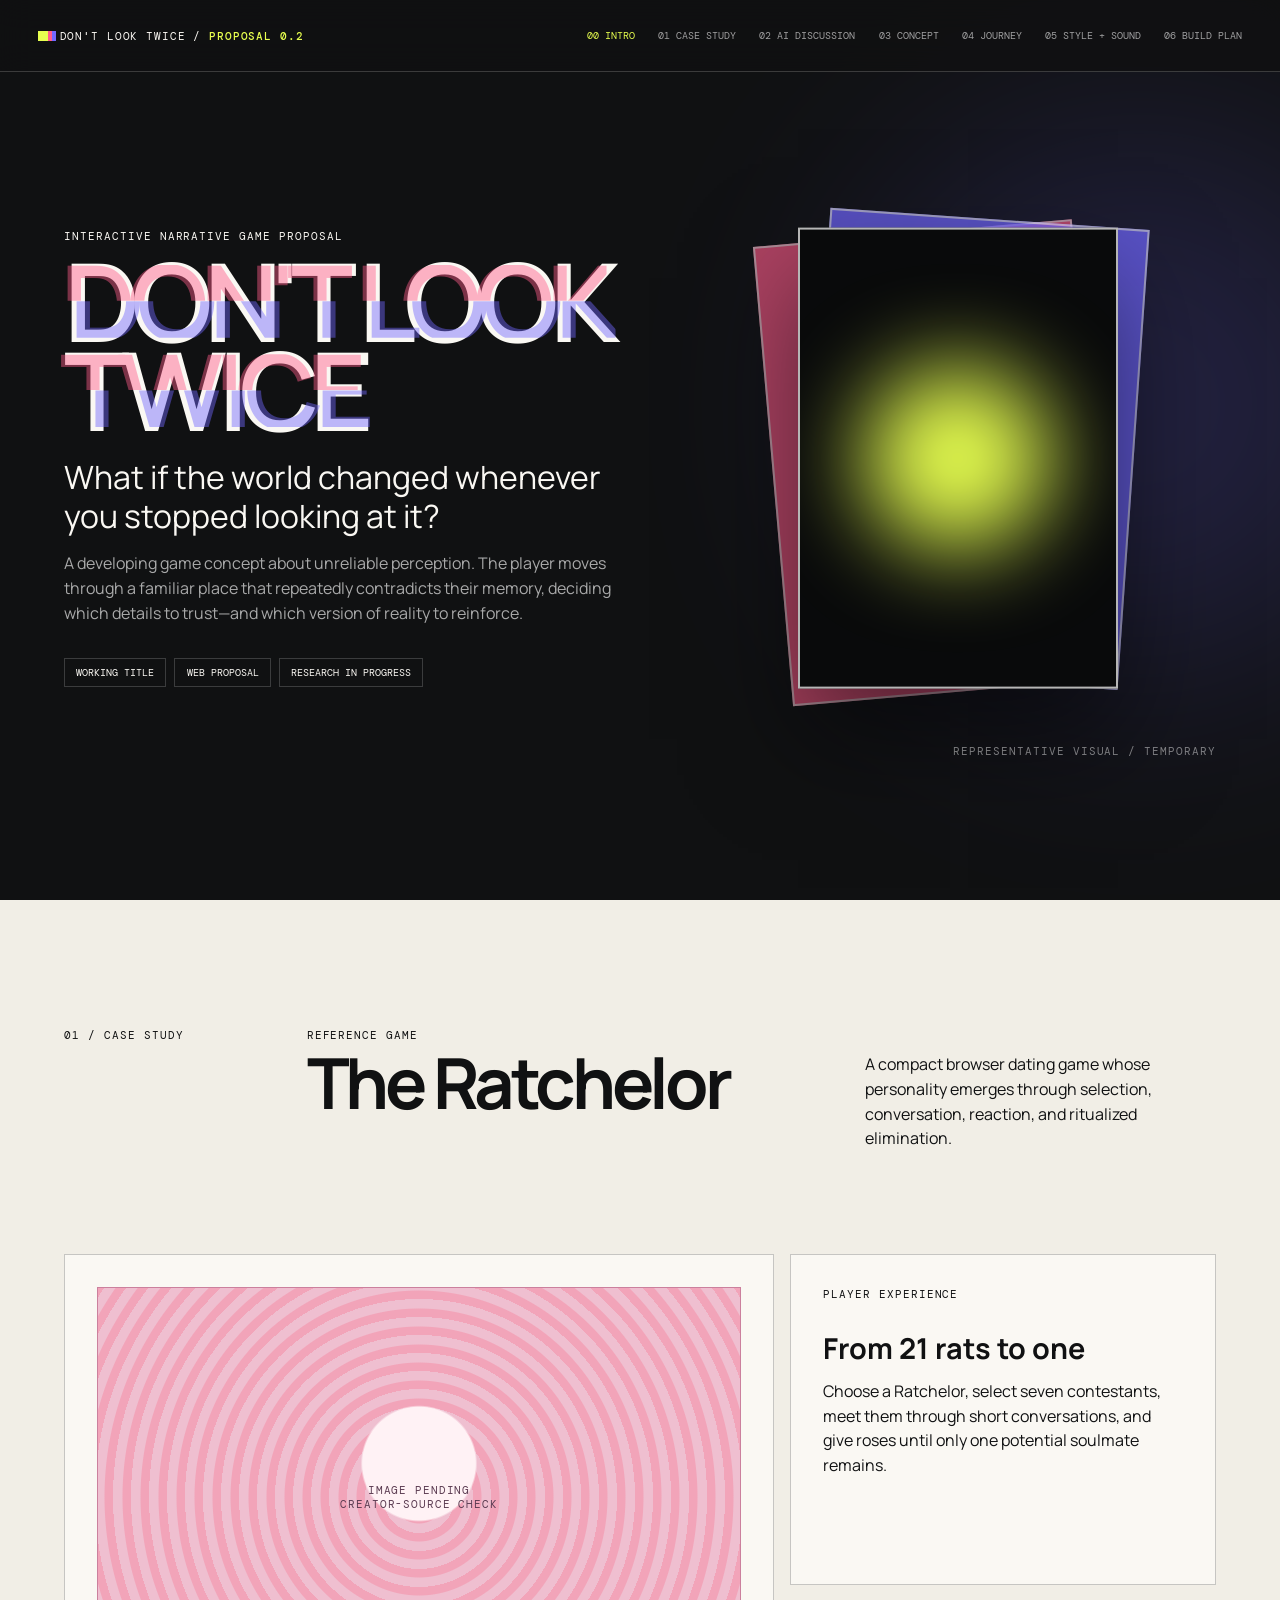
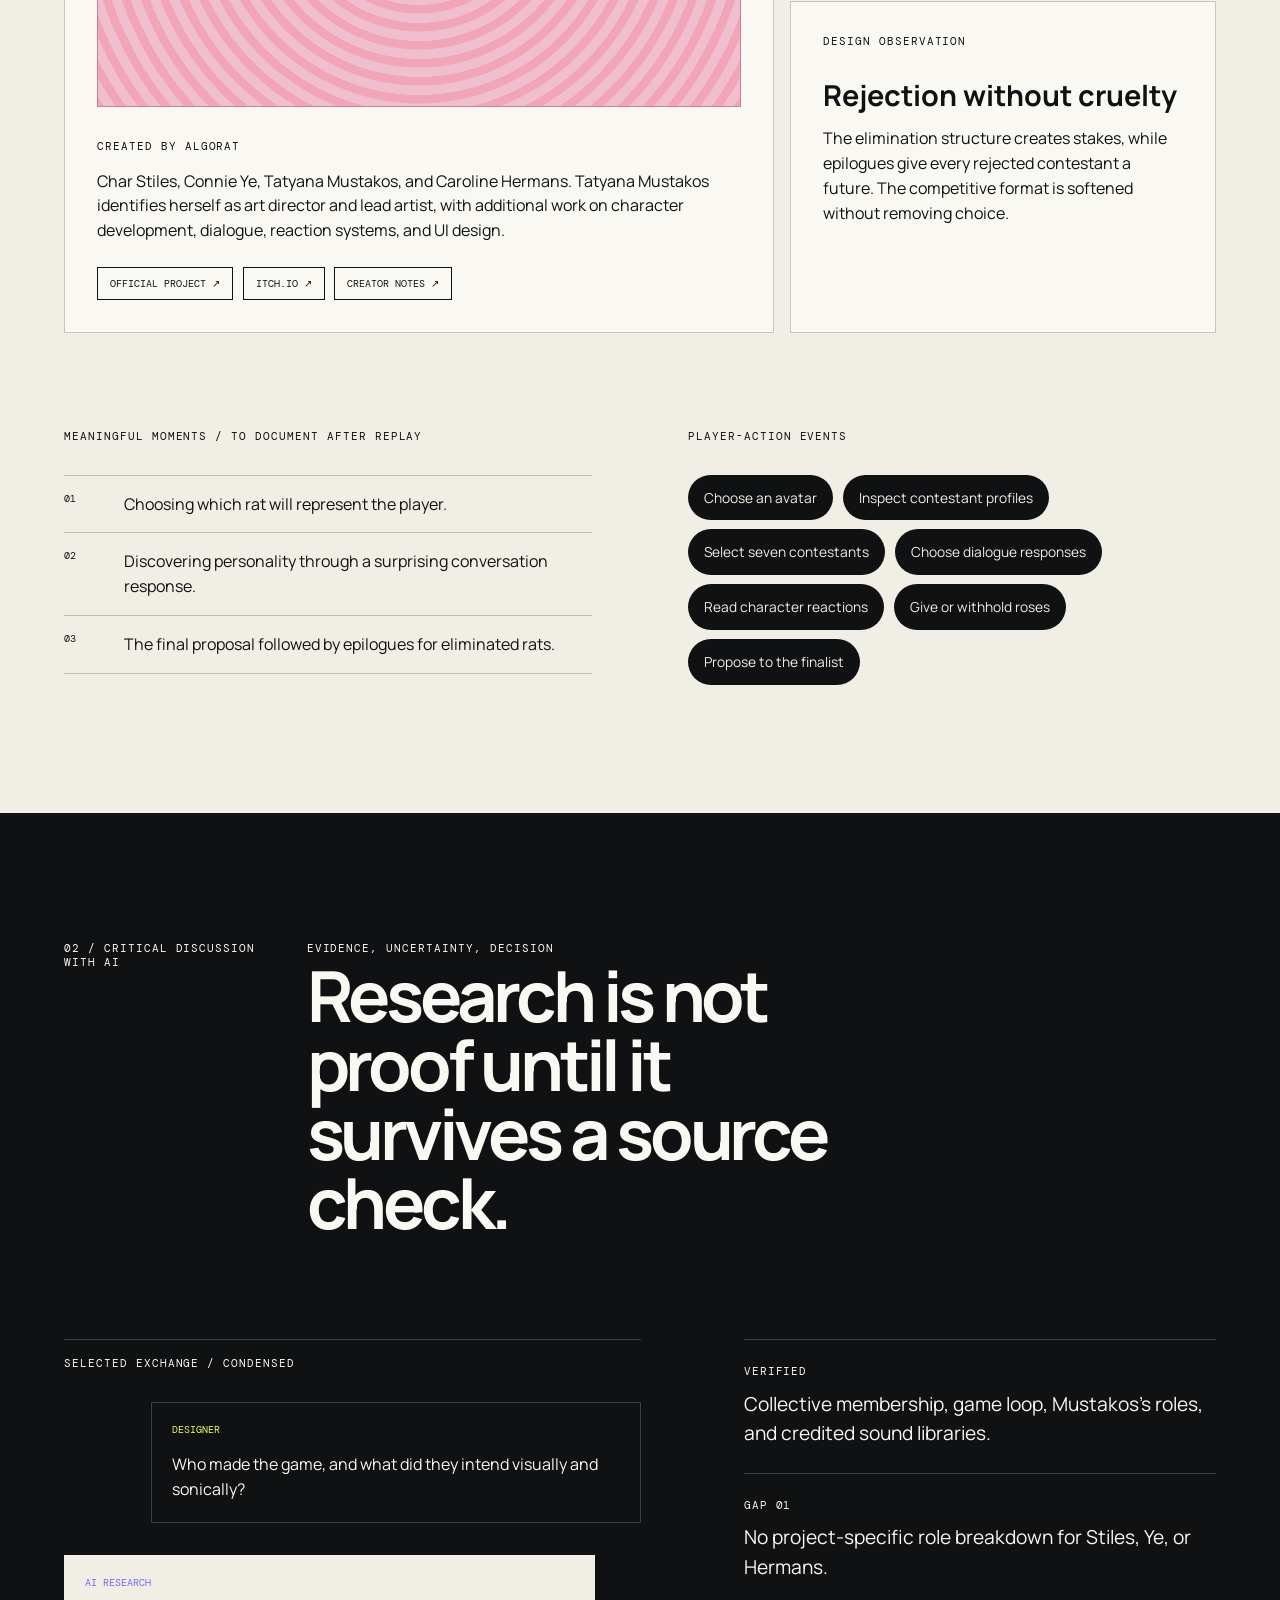
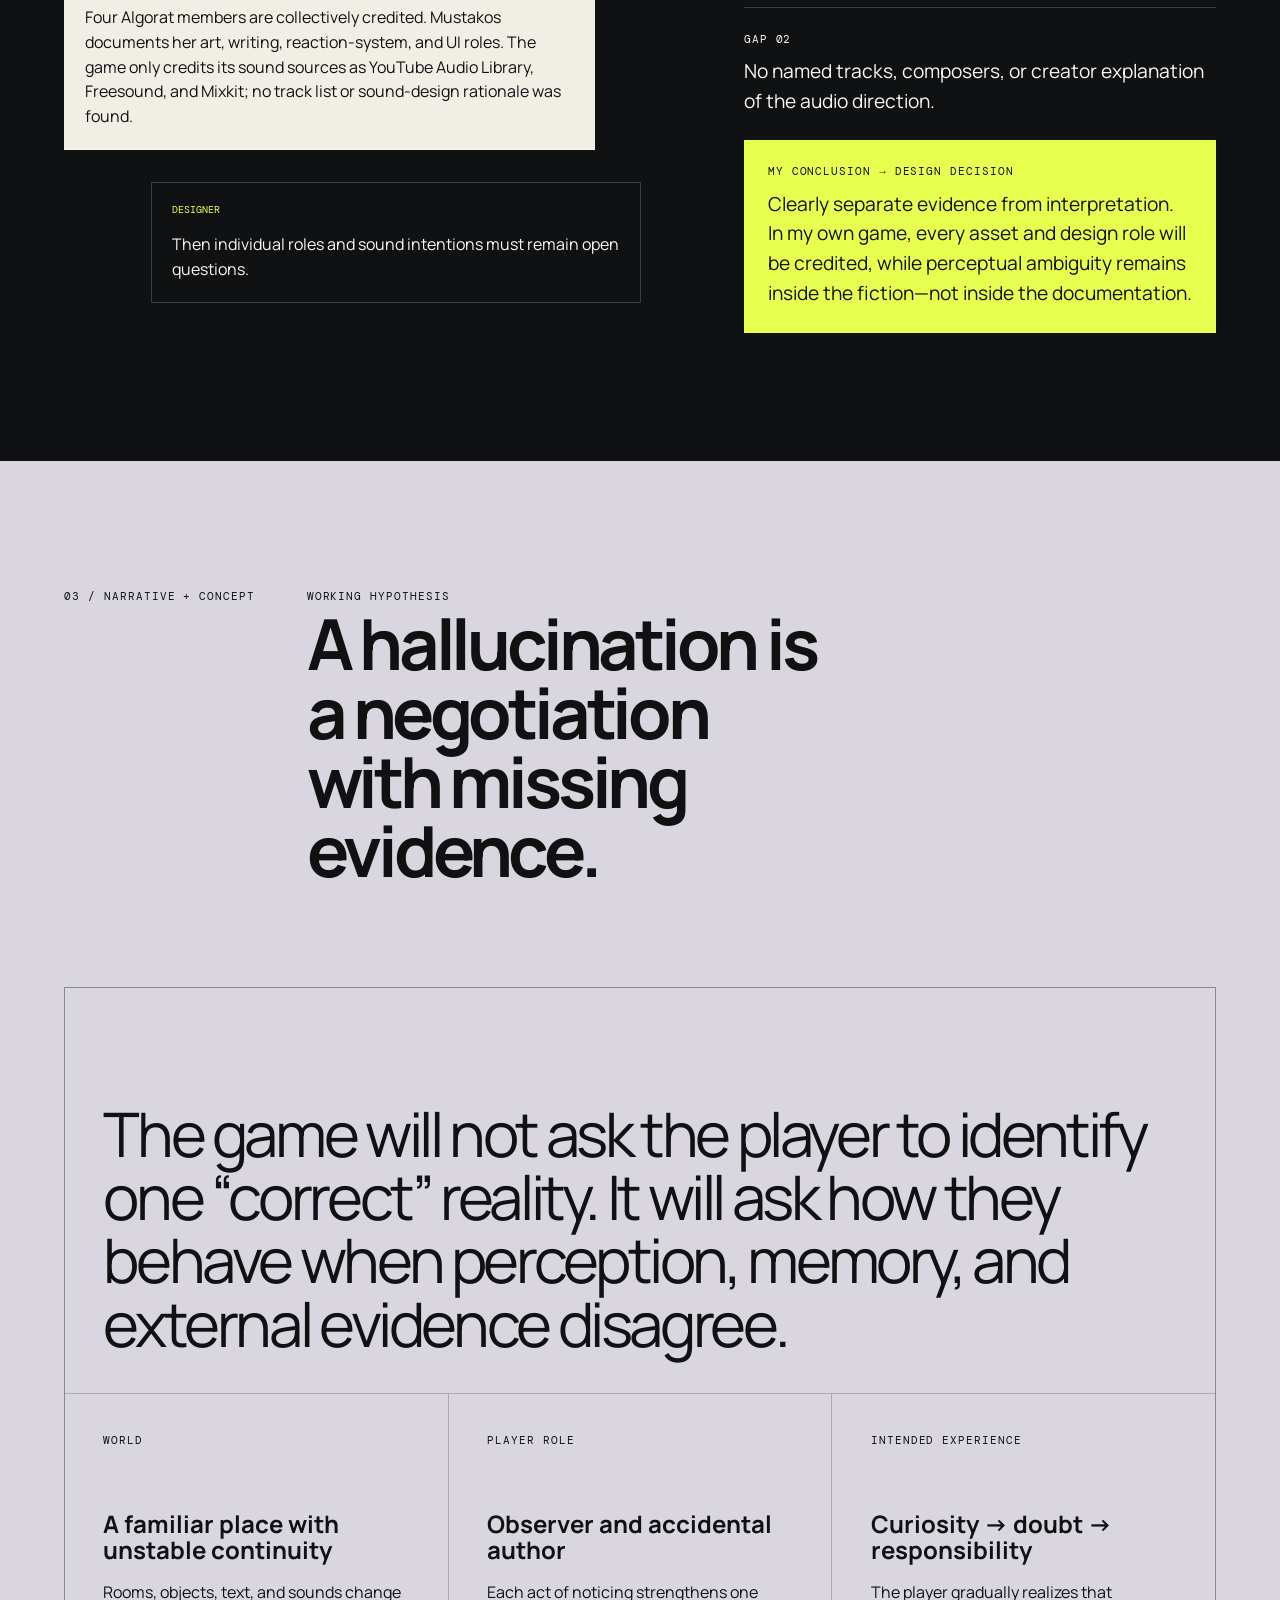
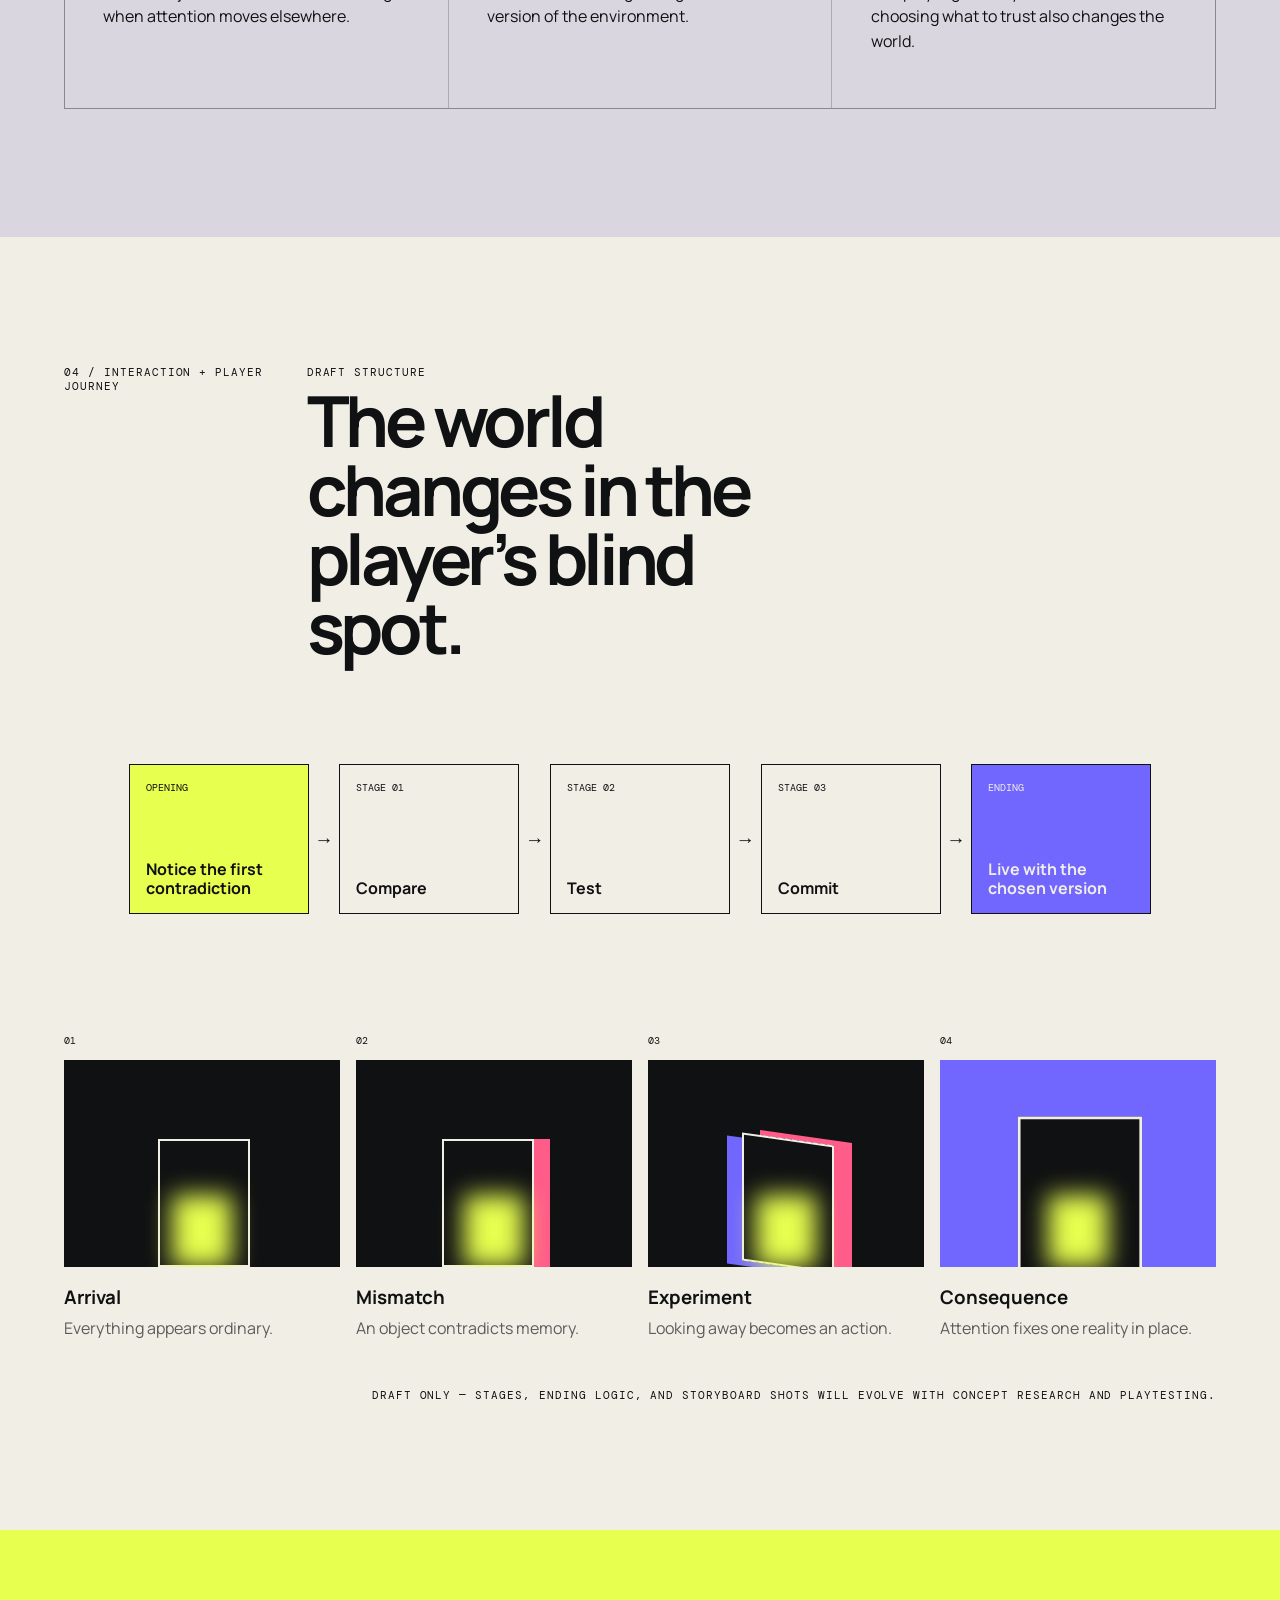
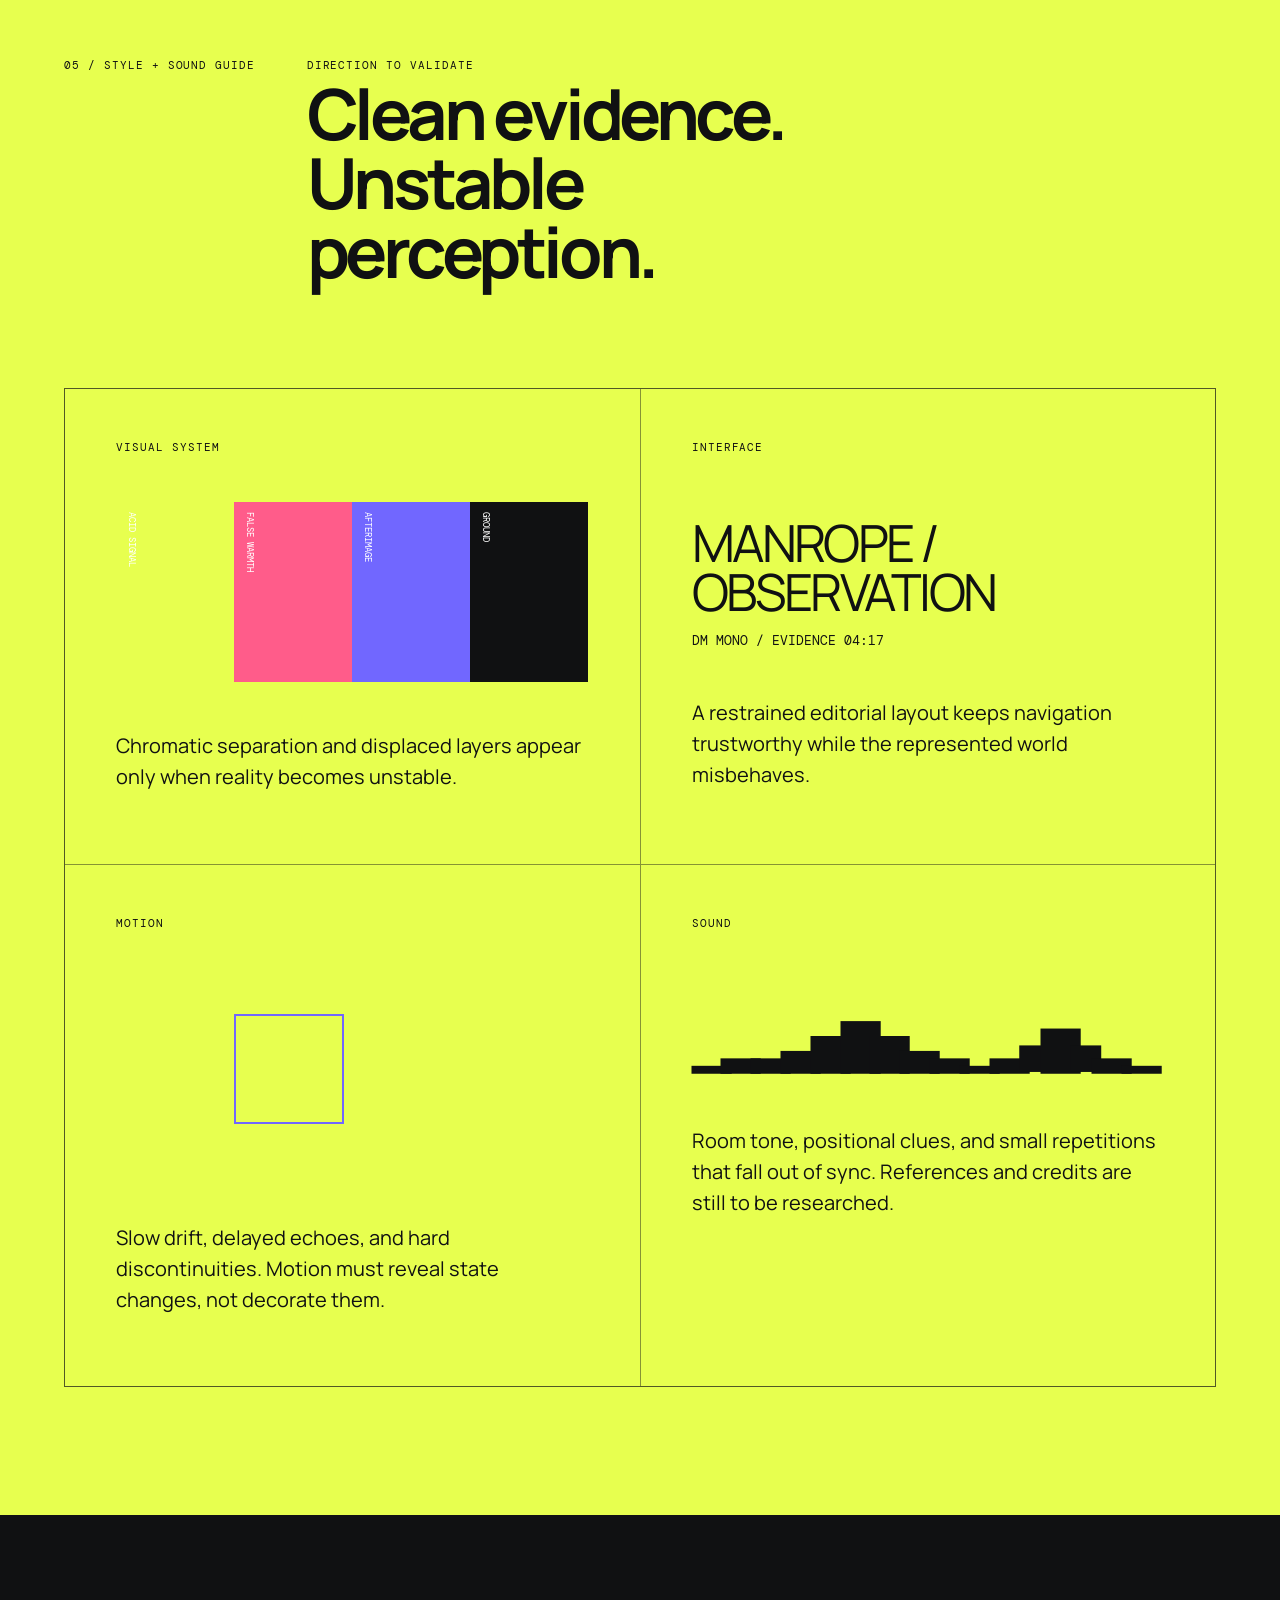
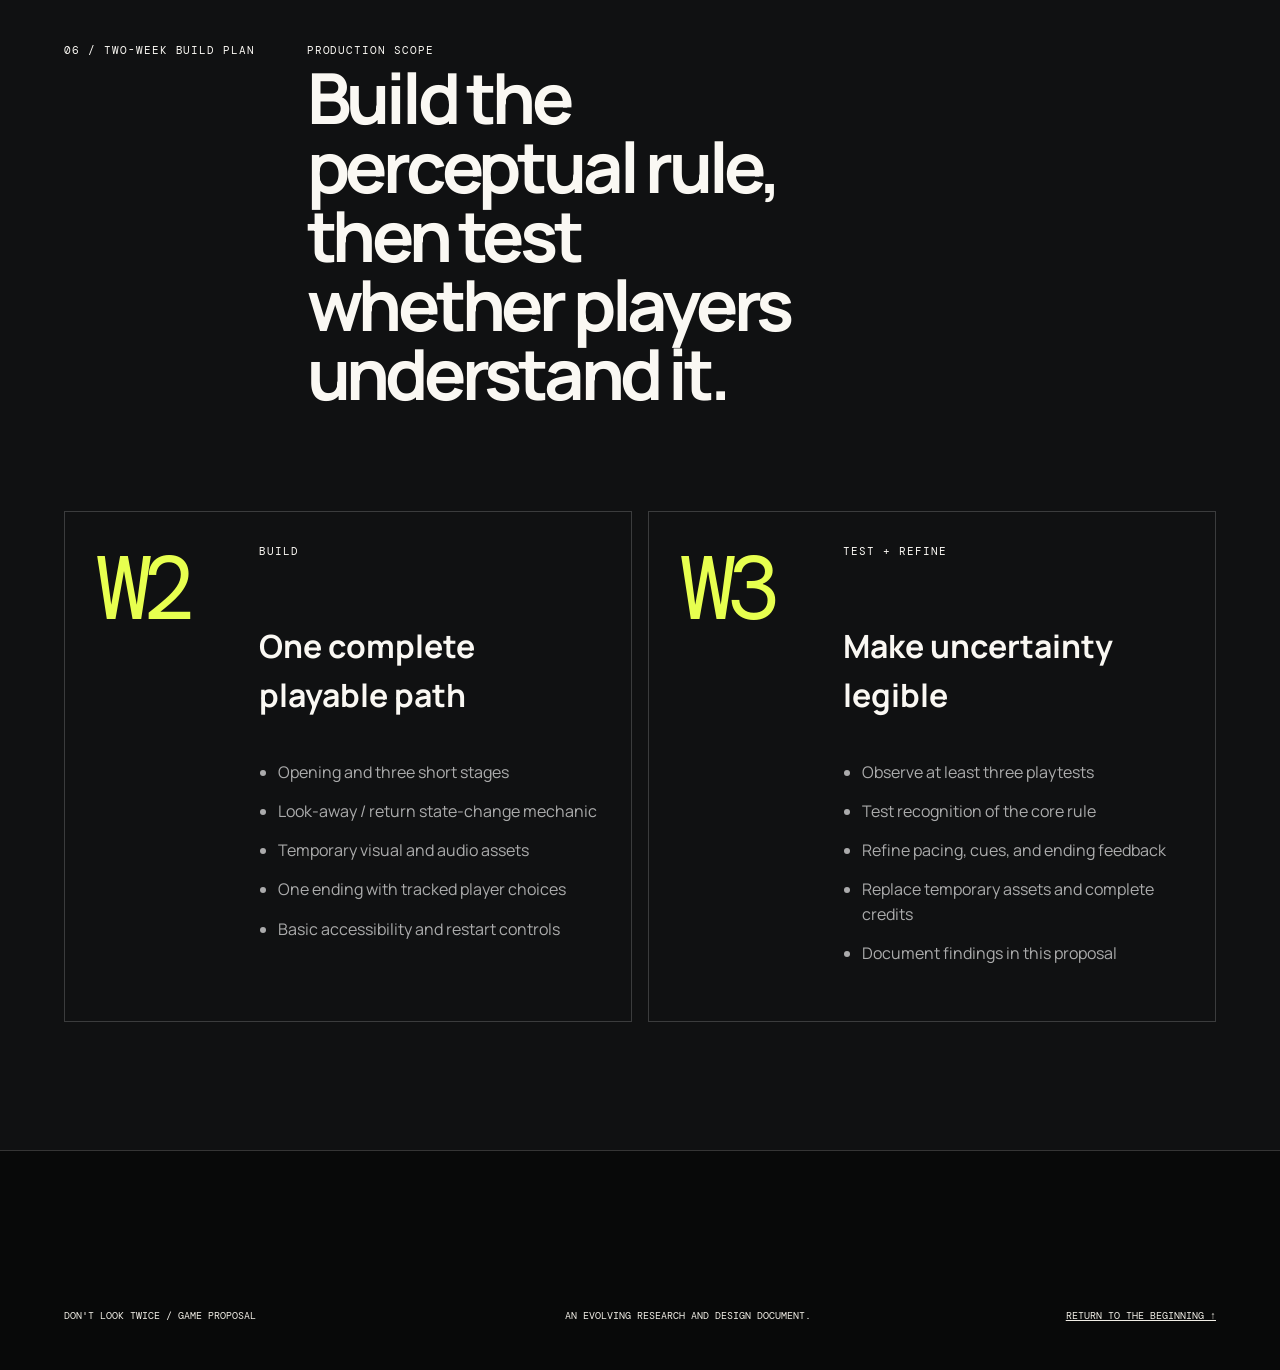
==== commit 65696a2c: "Rename game to Don't Look Twice" ====
--- a/index.html
+++ b/index.html
@@ -5,9 +5,9 @@
     <meta name="viewport" content="width=device-width, initial-scale=1.0" />
     <meta
       name="description"
-      content="An evolving game proposal exploring hallucination through perception, memory, and player choice."
+      content="Don't Look Twice: an evolving game proposal exploring hallucination through perception, memory, and player choice."
     />
-    <title>Hallucination — Game Proposal</title>
+    <title>Don't Look Twice — Game Proposal</title>
     <link rel="preconnect" href="https://fonts.googleapis.com" />
     <link rel="preconnect" href="https://fonts.gstatic.com" crossorigin />
     <link
@@ -21,9 +21,9 @@
     <a class="skip-link" href="#main">Skip to proposal</a>
 
     <header class="site-header">
-      <a class="wordmark" href="#intro" aria-label="Hallucination proposal home">
+      <a class="wordmark" href="#intro" aria-label="Don't Look Twice proposal home">
         <span class="wordmark__mark" aria-hidden="true"></span>
-        <span>HALLUCINATION / <b>PROPOSAL 0.1</b></span>
+        <span>DON'T LOOK TWICE / <b>PROPOSAL 0.2</b></span>
       </a>
       <button class="menu-button" type="button" aria-expanded="false" aria-controls="site-nav">
         Index
@@ -44,8 +44,9 @@
       <section id="intro" class="hero section section--dark" data-section="00">
         <div class="hero__copy reveal">
           <p class="eyebrow">Interactive narrative game proposal</p>
-          <h1 aria-label="Hallucination">
-            <span class="echo" data-text="HALLUCINATION">HALLUCINATION</span>
+          <h1 aria-label="Don't Look Twice">
+            <span class="echo" data-text="DON'T LOOK">DON'T LOOK</span><br />
+            <span class="echo" data-text="TWICE">TWICE</span>
           </h1>
           <p class="hero__lede">
             What if the world changed whenever you stopped looking at it?
@@ -349,7 +350,7 @@
     </main>
 
     <footer class="site-footer">
-      <p>HALLUCINATION / GAME PROPOSAL</p>
+      <p>DON'T LOOK TWICE / GAME PROPOSAL</p>
       <p>An evolving research and design document.</p>
       <a href="#intro">Return to the beginning ↑</a>
     </footer>
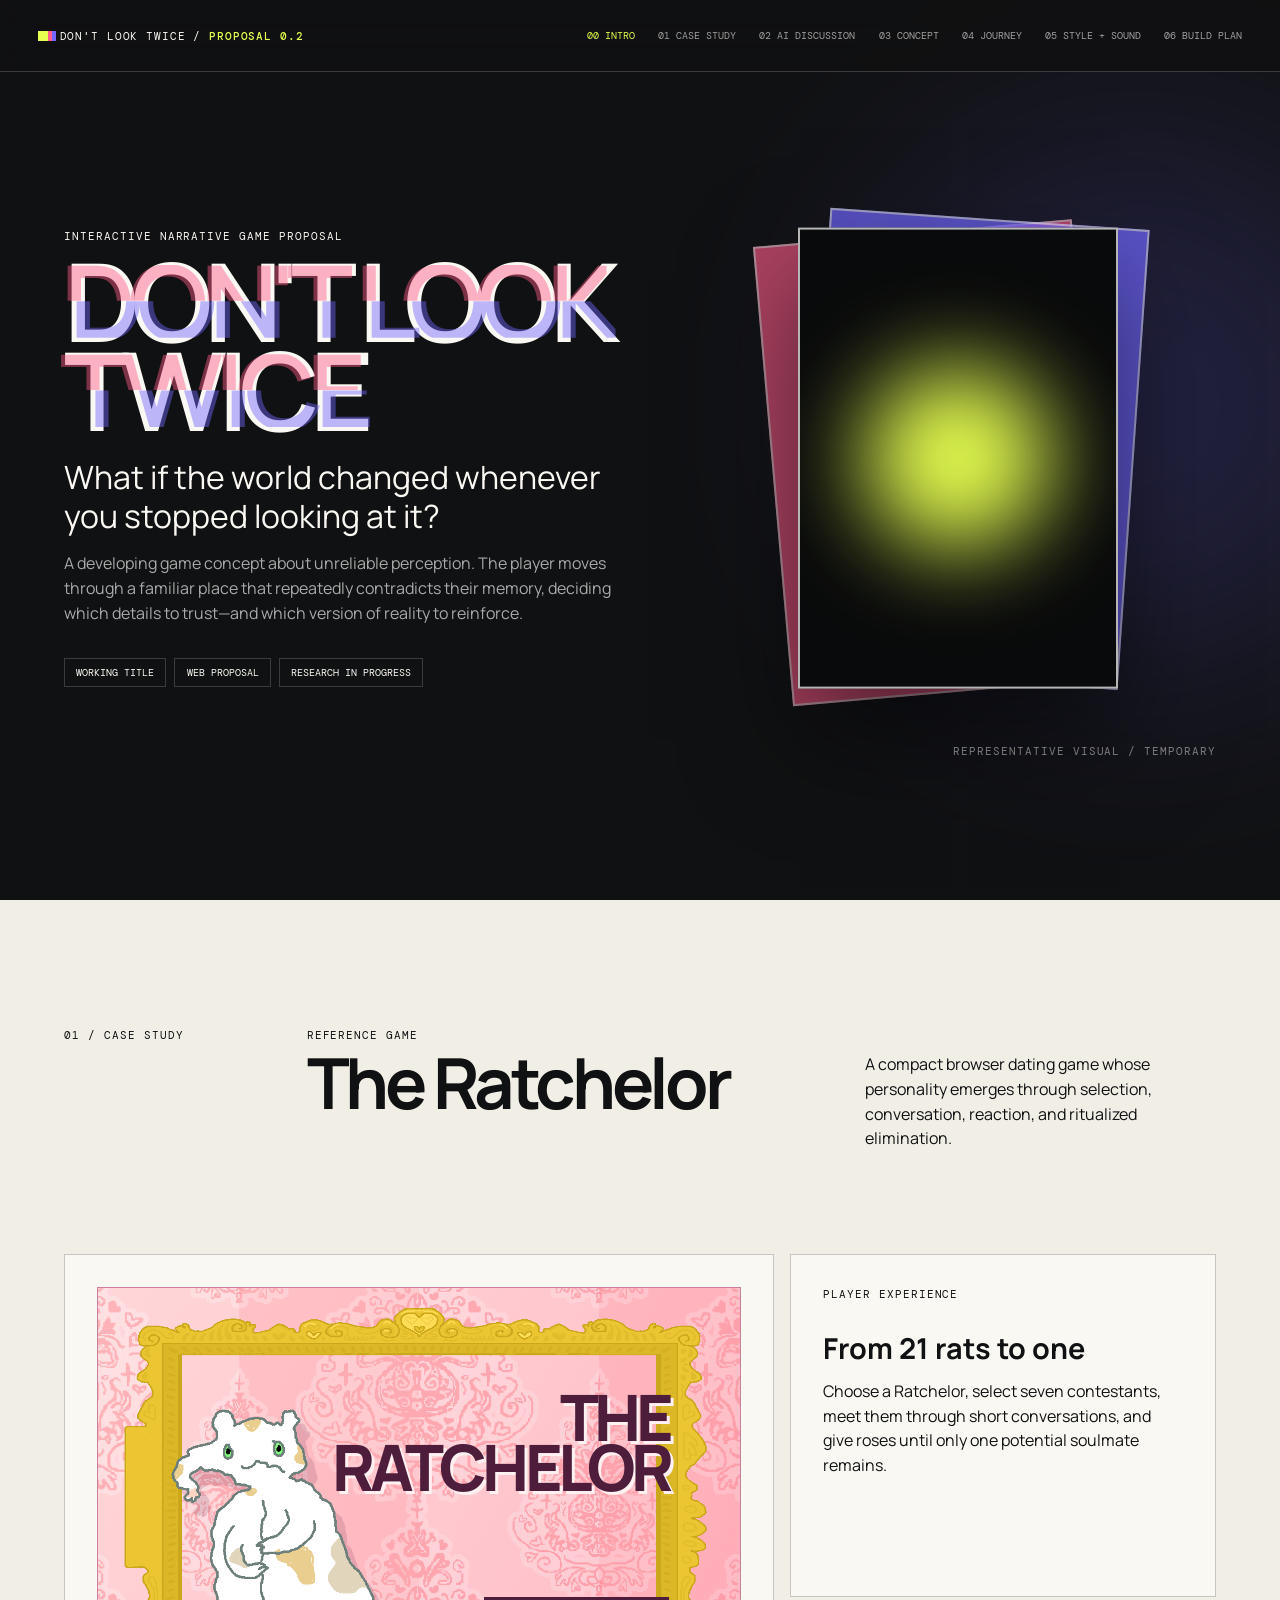
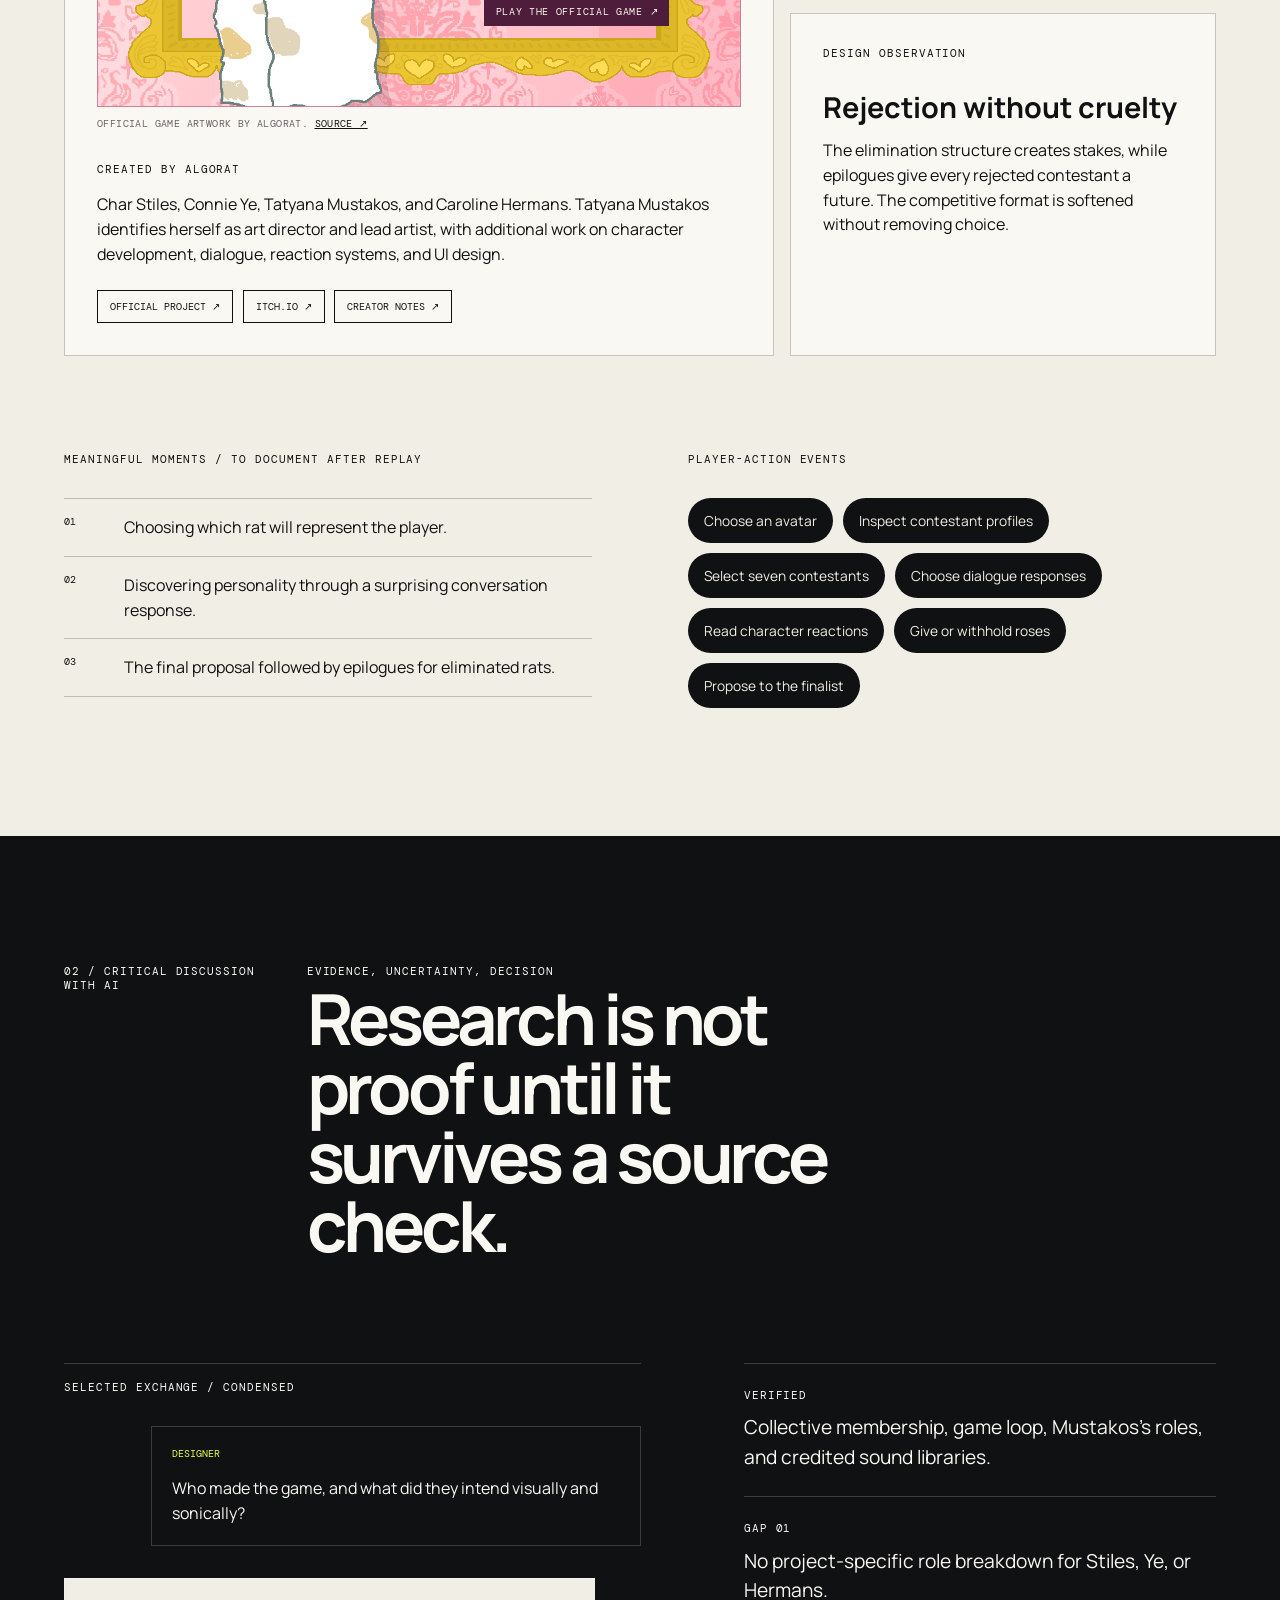
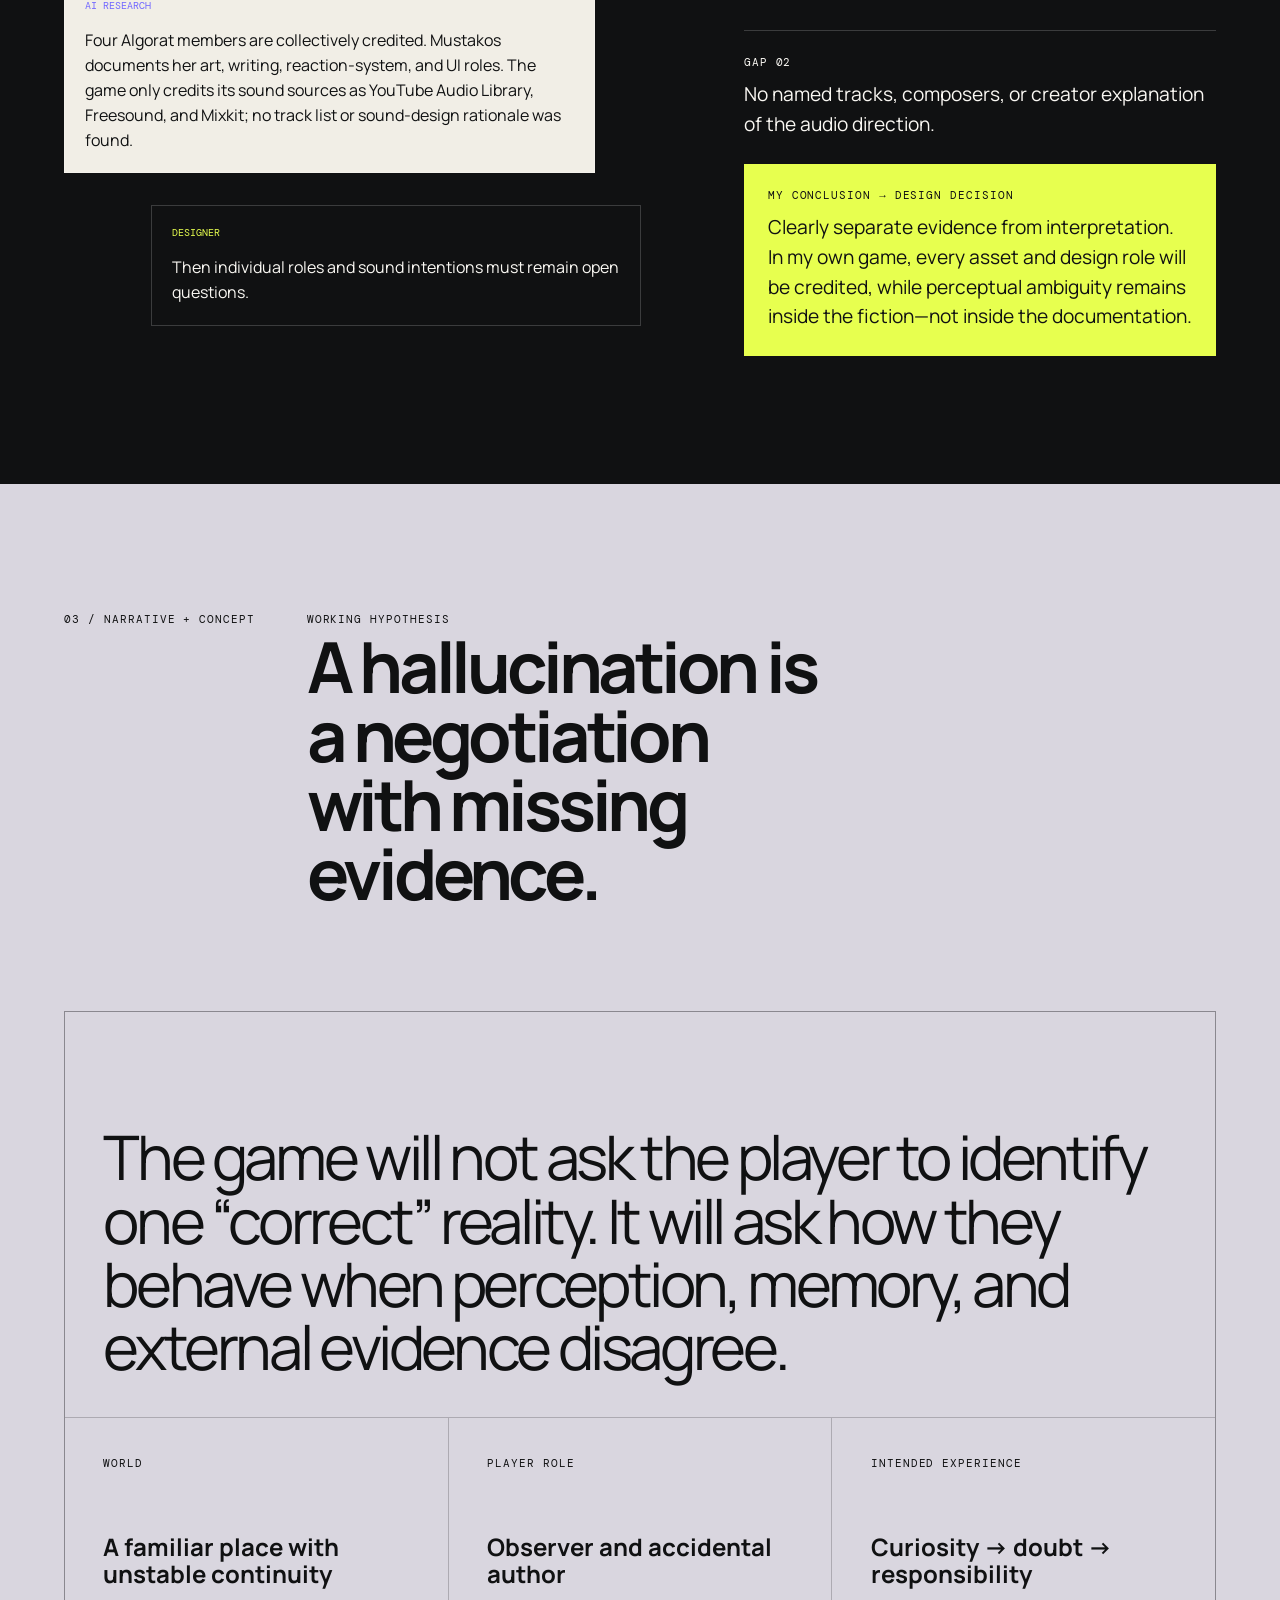
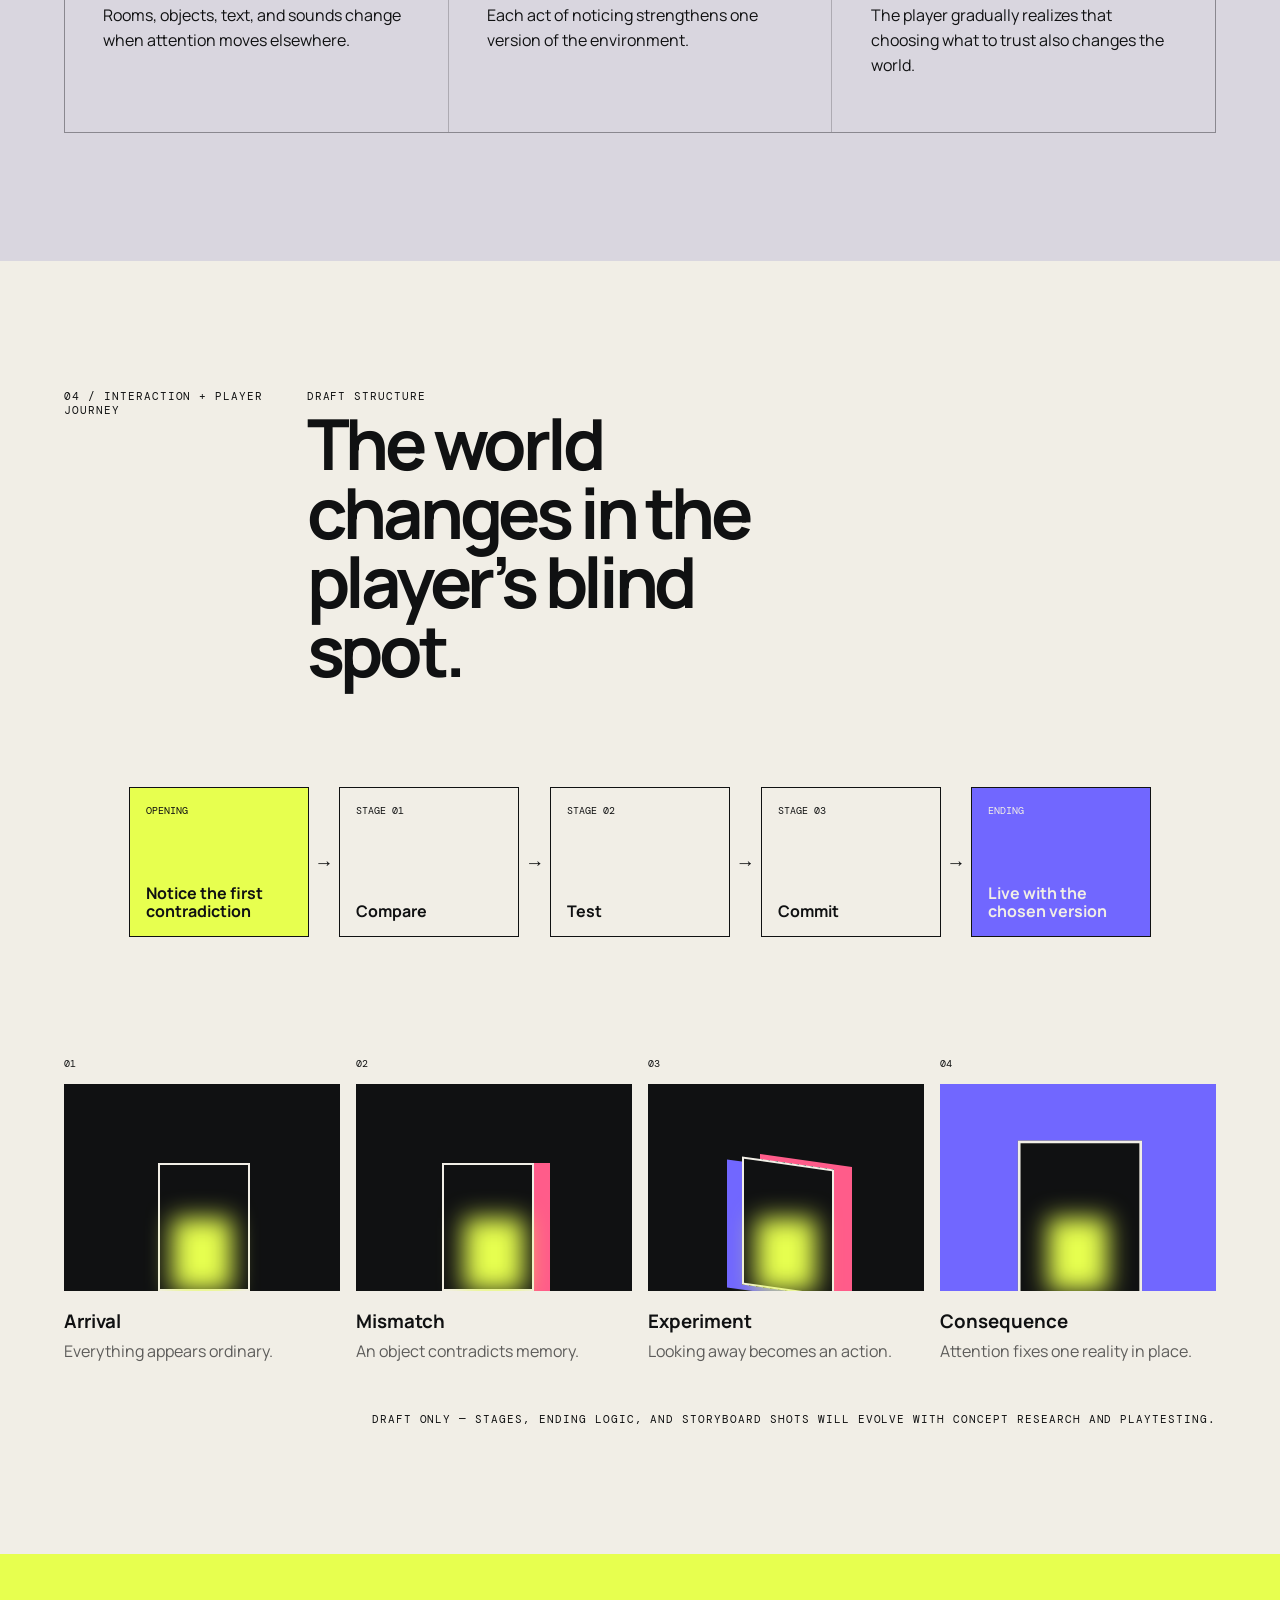
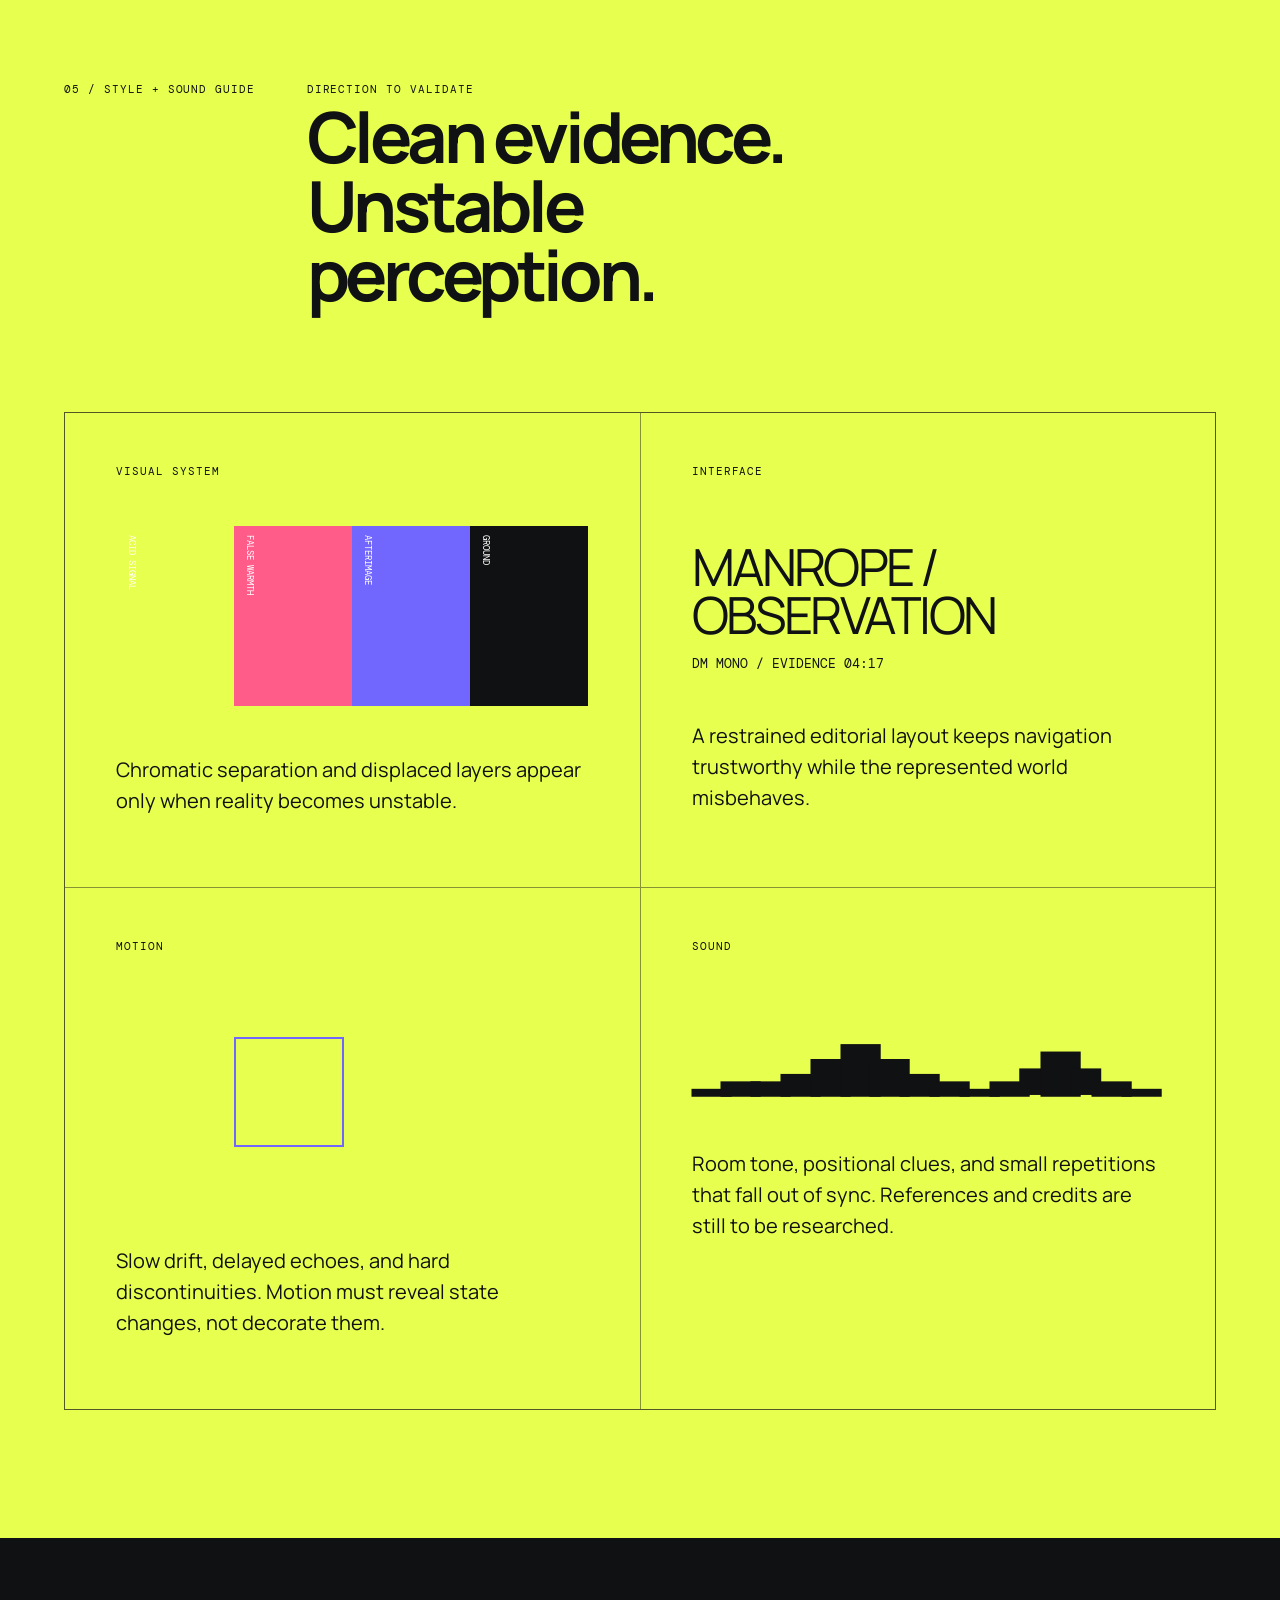
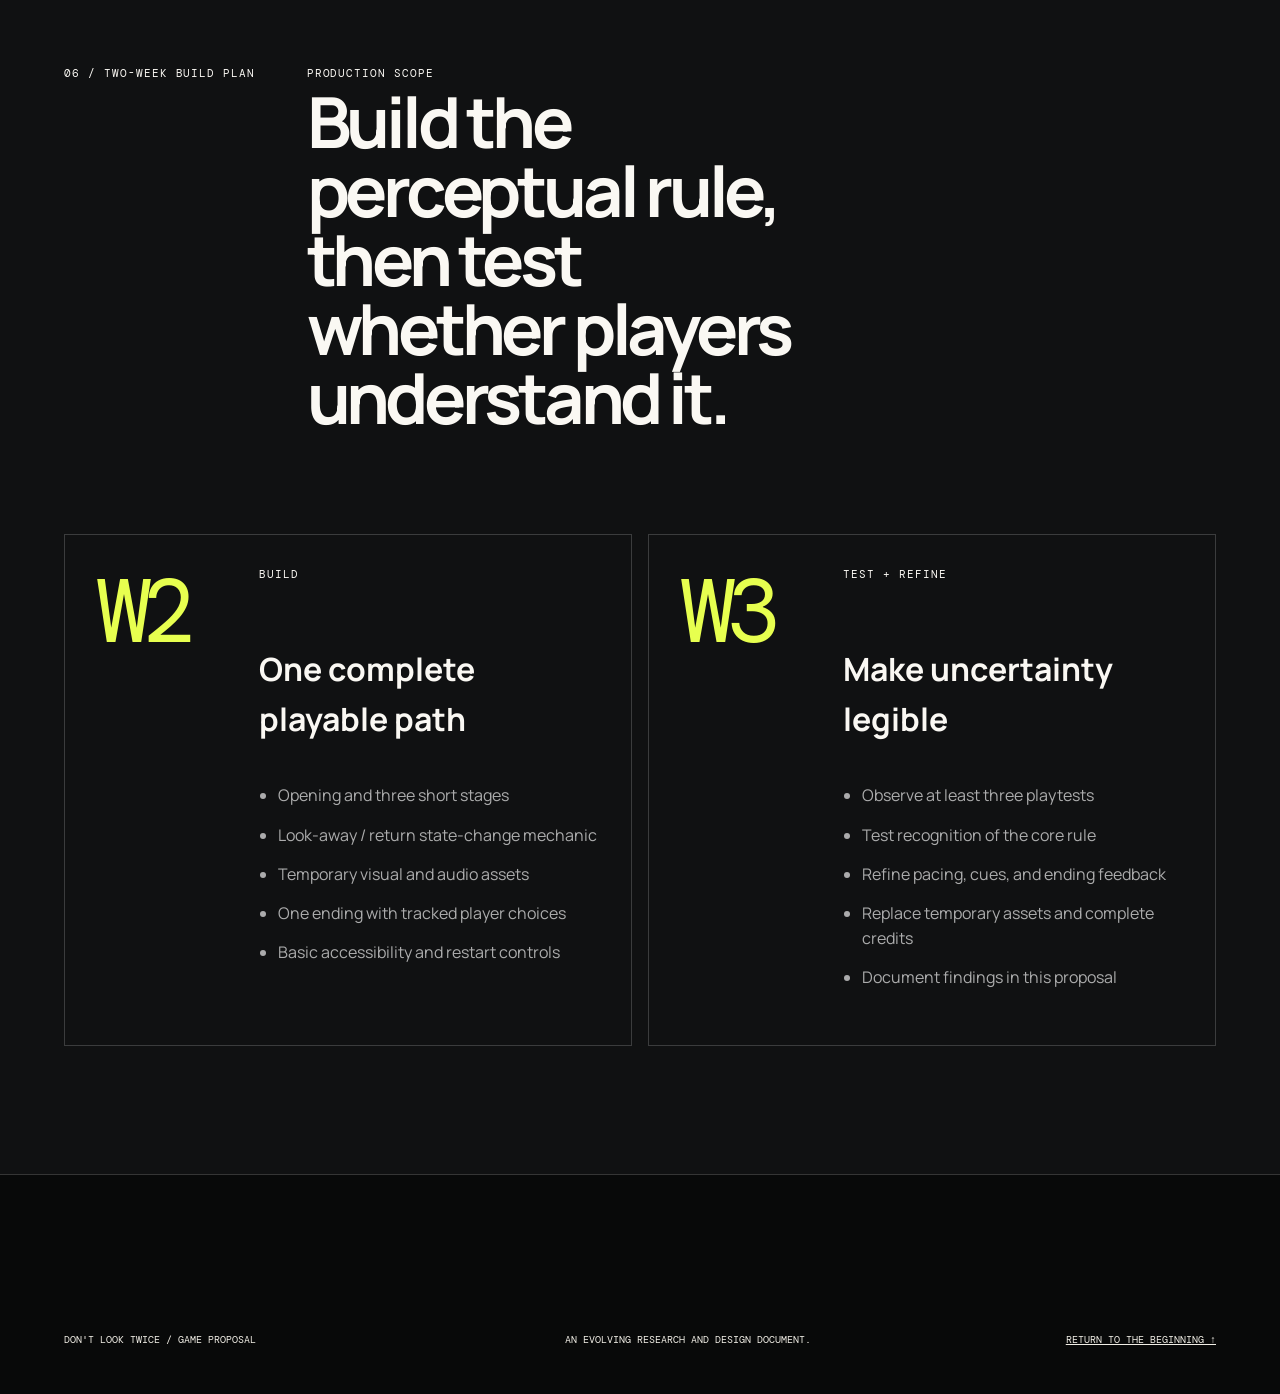
==== commit 11bea6fb: "Add official Ratchelor case study artwork" ====
--- a/index.html
+++ b/index.html
@@ -88,9 +88,28 @@
 
         <div class="case-grid">
           <article class="case-card case-card--feature reveal">
-            <div class="case-card__image ratchelor-placeholder" role="img" aria-label="Graphic placeholder for a credited Ratchelor game image">
-              <span>IMAGE PENDING<br />CREATOR-SOURCE CHECK</span>
-            </div>
+            <figure class="ratchelor-figure">
+              <a
+                class="case-card__image ratchelor-art"
+                href="https://algorat.club/ratchelor1/"
+                target="_blank"
+                rel="noreferrer"
+                aria-label="Play The Ratchelor on Algorat's official website"
+              >
+                <img class="ratchelor-art__frame" src="assets/ratchelor-frame.png" alt="" />
+                <img
+                  class="ratchelor-art__character"
+                  src="assets/ratchelor-arealrat.png"
+                  alt="A hand-drawn rat contestant from The Ratchelor"
+                />
+                <span class="ratchelor-art__title">THE<br />RATCHELOR</span>
+                <span class="ratchelor-art__cta">PLAY THE OFFICIAL GAME ↗</span>
+              </a>
+              <figcaption>
+                Official game artwork by Algorat.
+                <a href="https://algorat.club/ratchelor1/" target="_blank" rel="noreferrer">Source ↗</a>
+              </figcaption>
+            </figure>
             <div>
               <p class="label">Created by Algorat</p>
               <p>
--- a/styles.css
+++ b/styles.css
@@ -86,7 +86,25 @@
 .case-card h3 { margin: 2rem 0 .7rem; font-size: 1.8rem; line-height: 1.05; }
 .case-card--feature { grid-row: span 2; display: grid; gap: 2rem; }
 .case-card__image { min-height: 420px; }
-.ratchelor-placeholder { display: grid; place-items: center; text-align: center; color: #5c3c52; background: radial-gradient(circle at 50% 42%, #fff2f5 0 14%, transparent 14.5%), repeating-radial-gradient(circle at 50% 50%, #f2a4b9 0 8px, #efbfd0 9px 18px); border: 1px solid #cb809d; font: .68rem var(--mono); letter-spacing: .08em; }
+.ratchelor-figure { margin: 0; }
+.ratchelor-art {
+  position: relative;
+  display: block;
+  overflow: hidden;
+  color: #4e1d3c;
+  background: #f8b7c3 url("assets/ratchelor-official-wallpaper.png") center / 360px auto;
+  border: 1px solid #cb809d;
+  text-decoration: none;
+  isolation: isolate;
+}
+.ratchelor-art::before { content: ""; position: absolute; inset: 0; background: linear-gradient(120deg, rgba(255,255,255,.15), rgba(255,92,138,.18)); z-index: -1; }
+.ratchelor-art__frame { position: absolute; inset: 5% 4%; width: 92%; height: 90%; object-fit: fill; }
+.ratchelor-art__character { position: absolute; z-index: 1; left: 10%; bottom: -2%; width: min(35%, 220px); max-height: 78%; object-fit: contain; filter: drop-shadow(10px 14px 0 rgba(78,29,60,.15)); transition: transform .25s ease; }
+.ratchelor-art__title { position: absolute; z-index: 2; right: 11%; top: 25%; text-align: right; font-size: clamp(2.35rem, 5vw, 4.8rem); font-weight: 800; line-height: .78; letter-spacing: -.075em; text-shadow: 3px 3px 0 #fff0f2; }
+.ratchelor-art__cta { position: absolute; z-index: 2; right: 11%; bottom: 19%; padding: .5rem .7rem; color: #fff8ee; background: #4e1d3c; font: .62rem var(--mono); letter-spacing: .07em; }
+.ratchelor-art:hover .ratchelor-art__character { transform: rotate(-2deg) scale(1.035); }
+.ratchelor-figure figcaption { margin-top: .65rem; color: #6b6268; font: .62rem var(--mono); letter-spacing: .04em; text-transform: uppercase; }
+.ratchelor-figure figcaption a { color: var(--ink); }
 .source-links { display: flex; flex-wrap: wrap; gap: .6rem; margin-top: 1.5rem; }
 .source-links a { padding: .55rem .75rem; border: 1px solid var(--ink); text-decoration: none; font: .65rem var(--mono); text-transform: uppercase; }
 .source-links a:hover { color: var(--paper); background: var(--ink); }
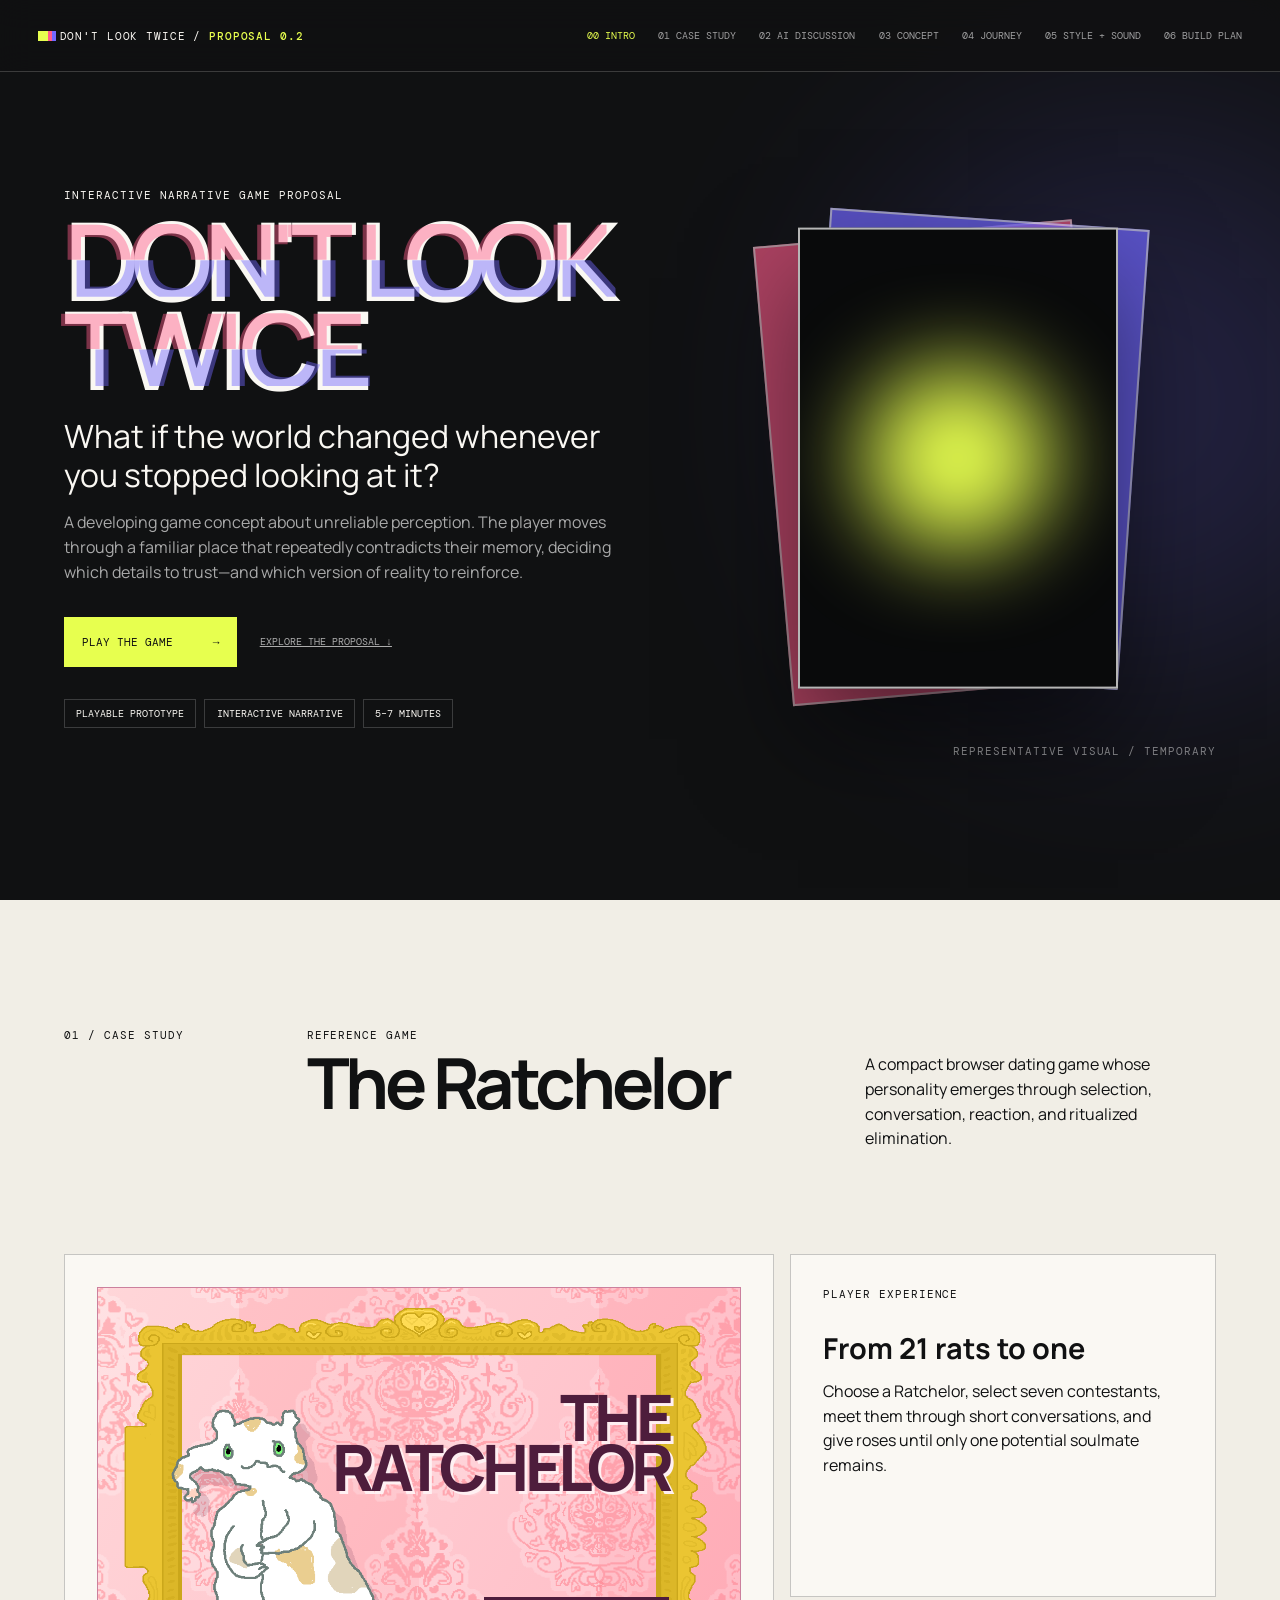
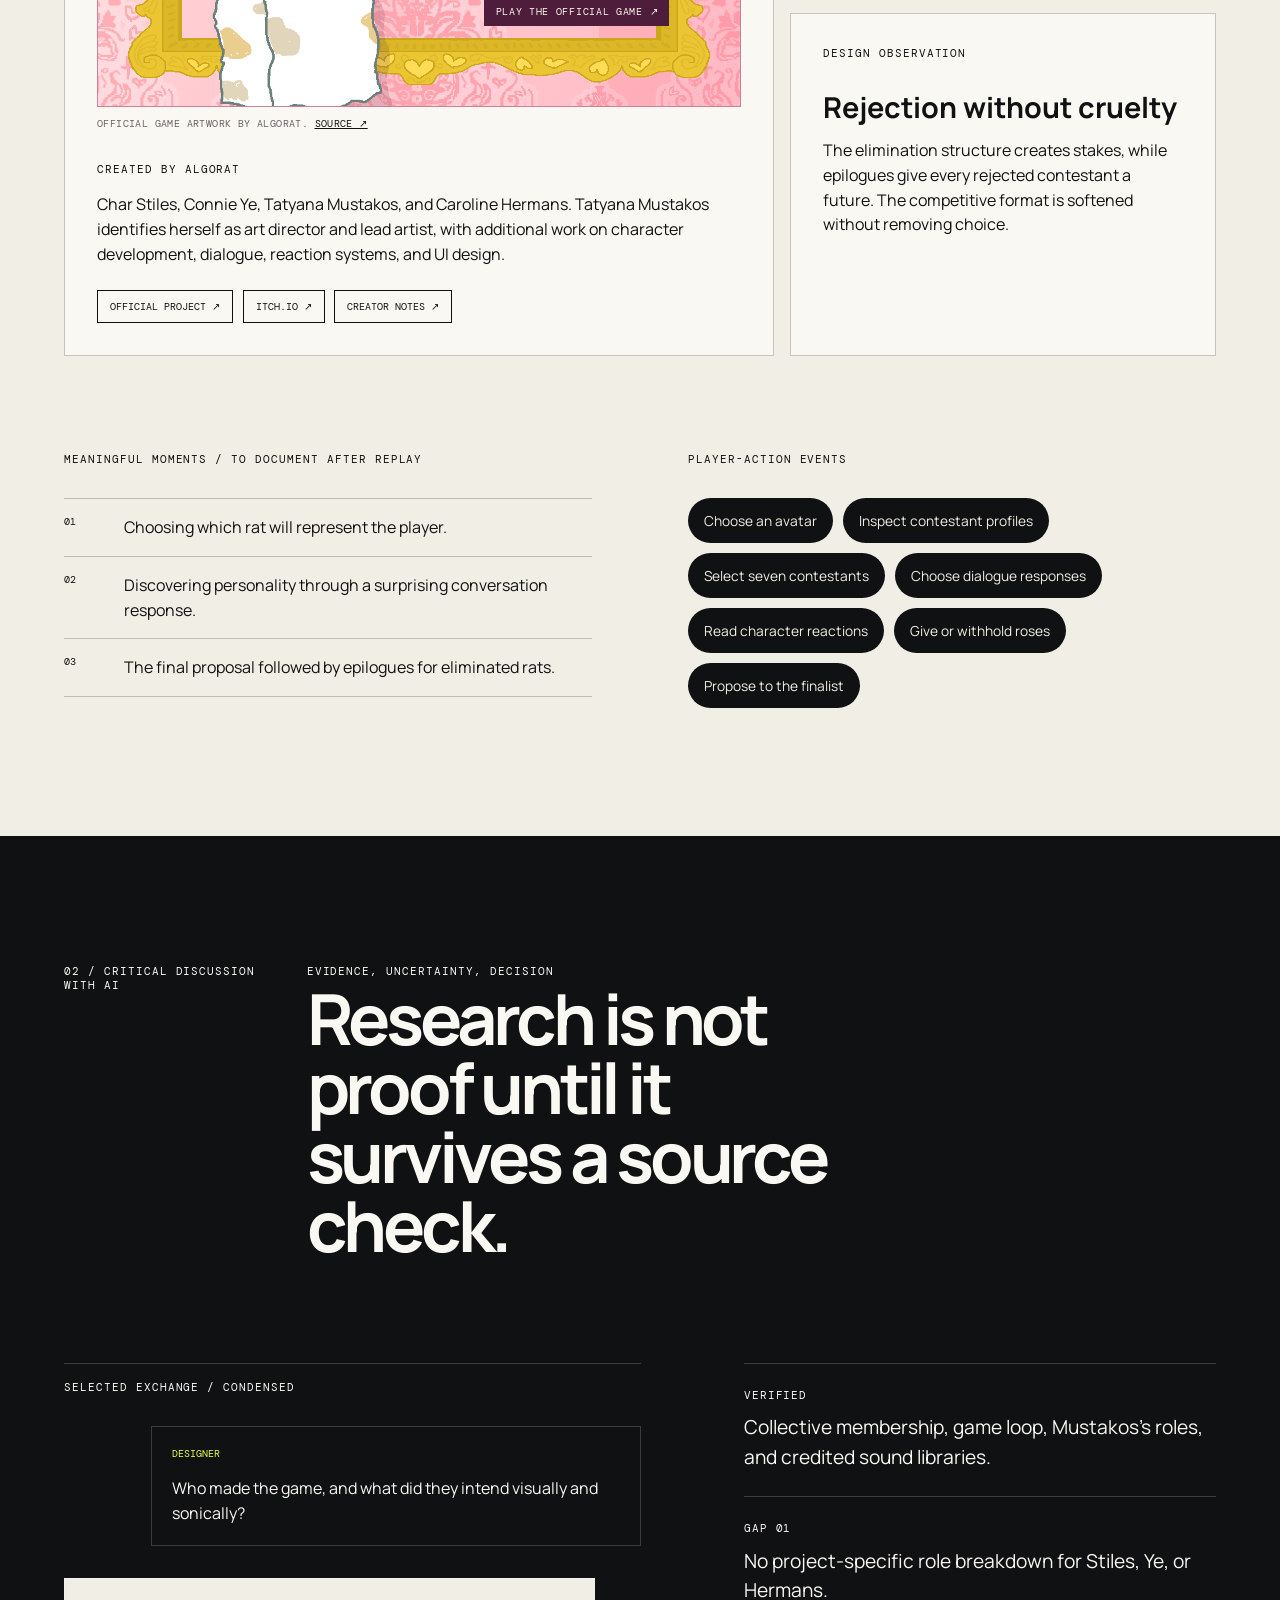
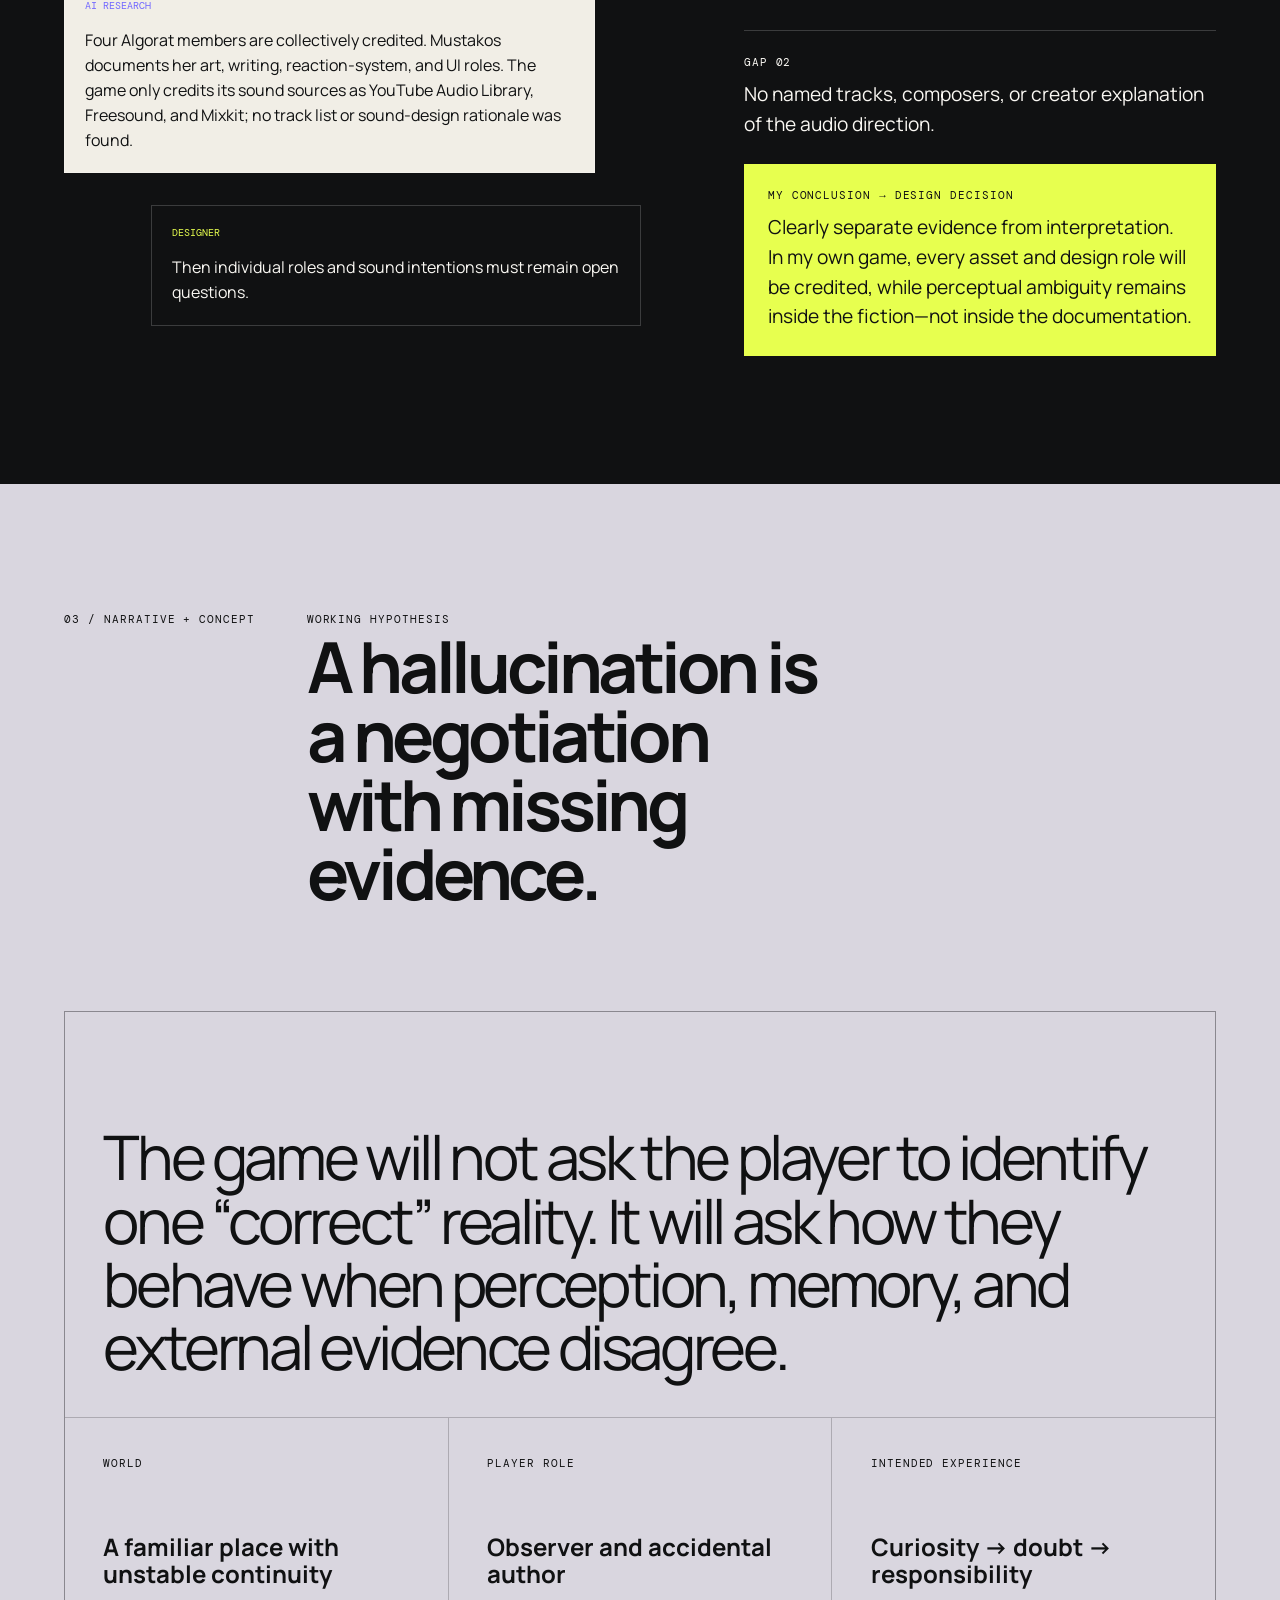
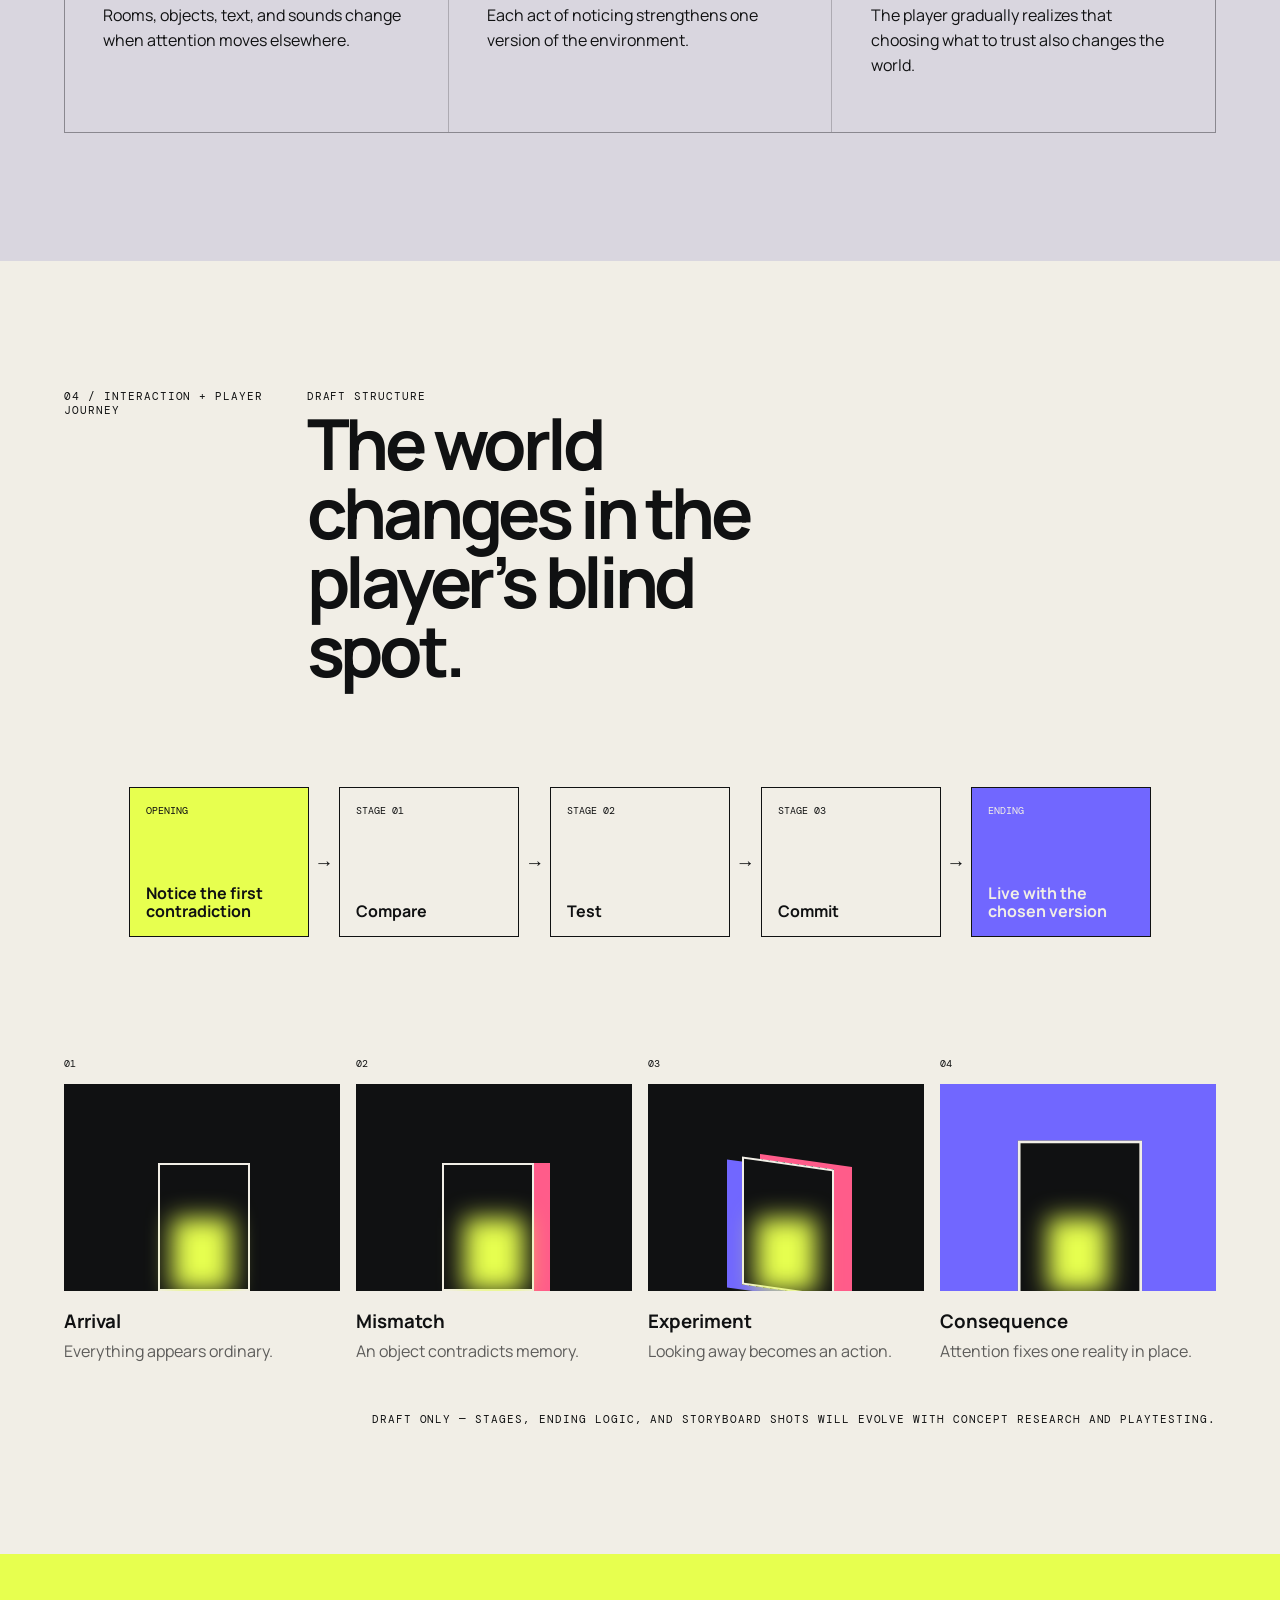
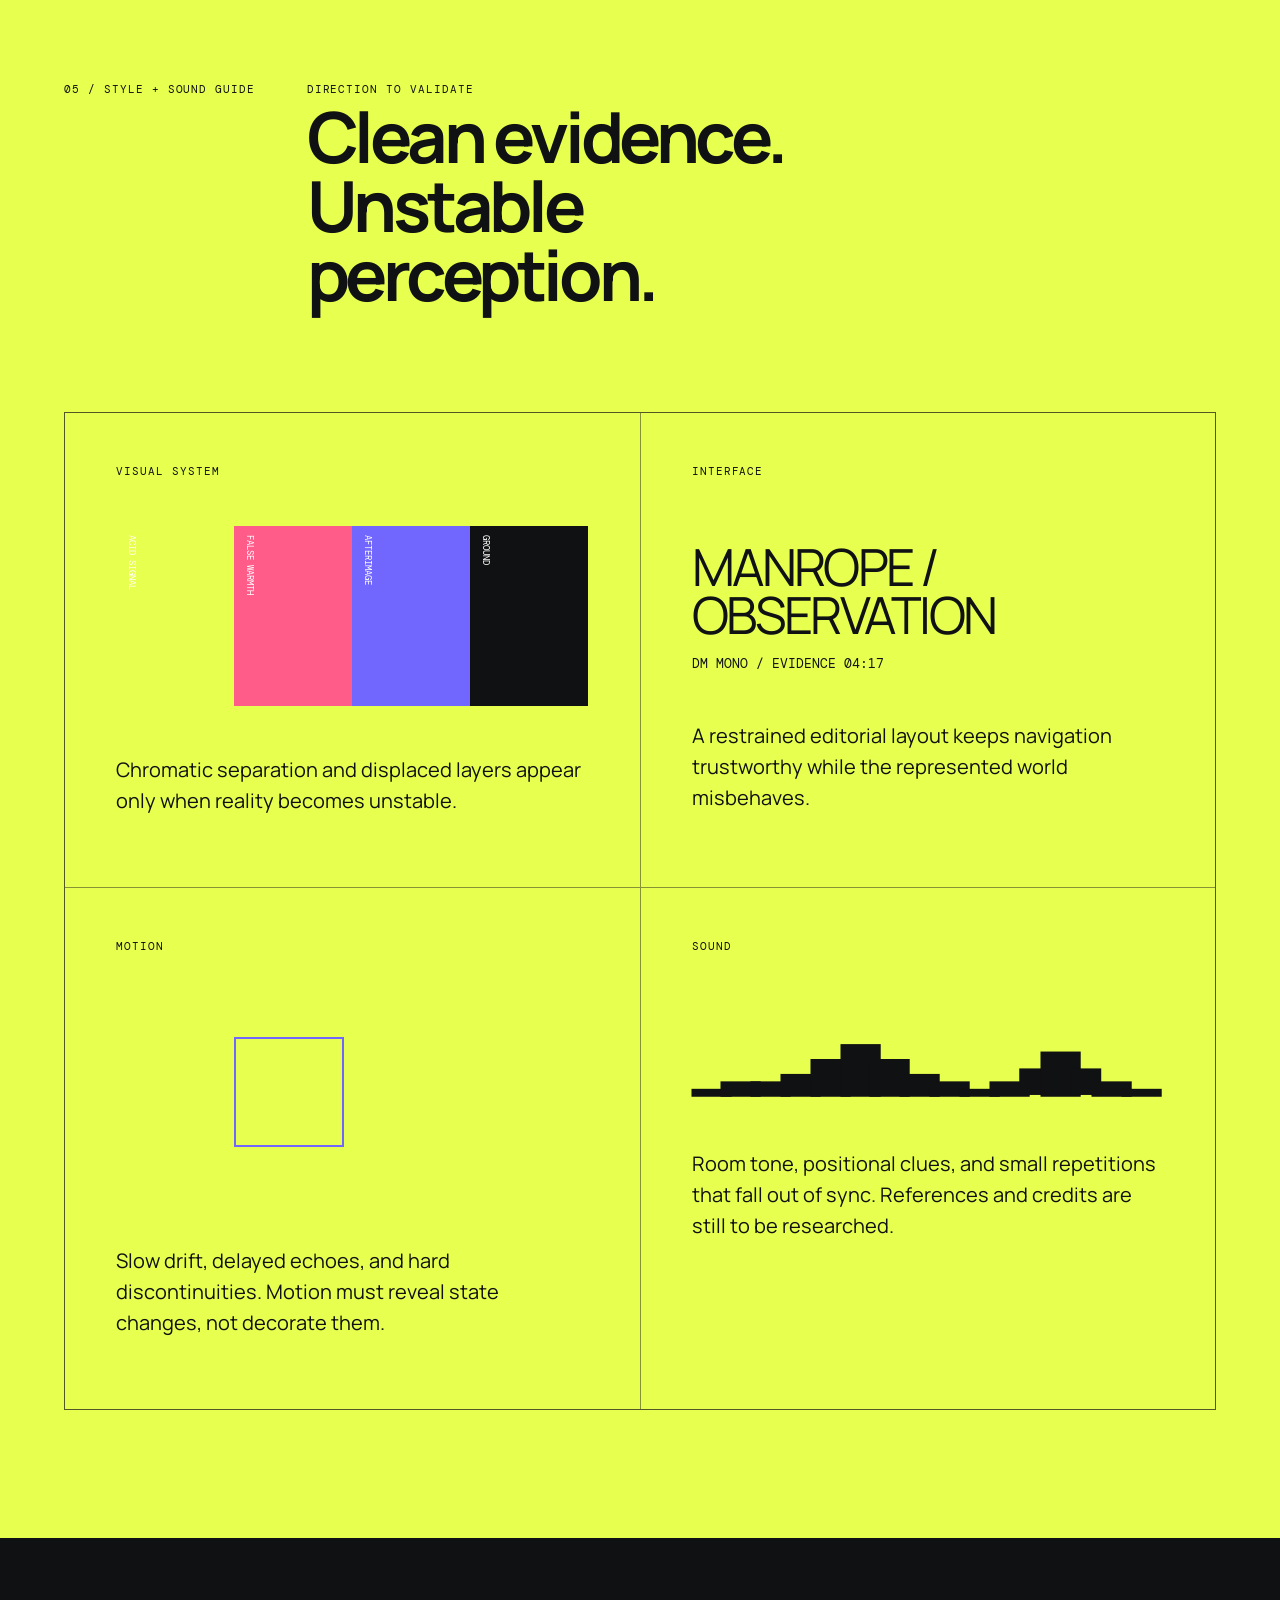
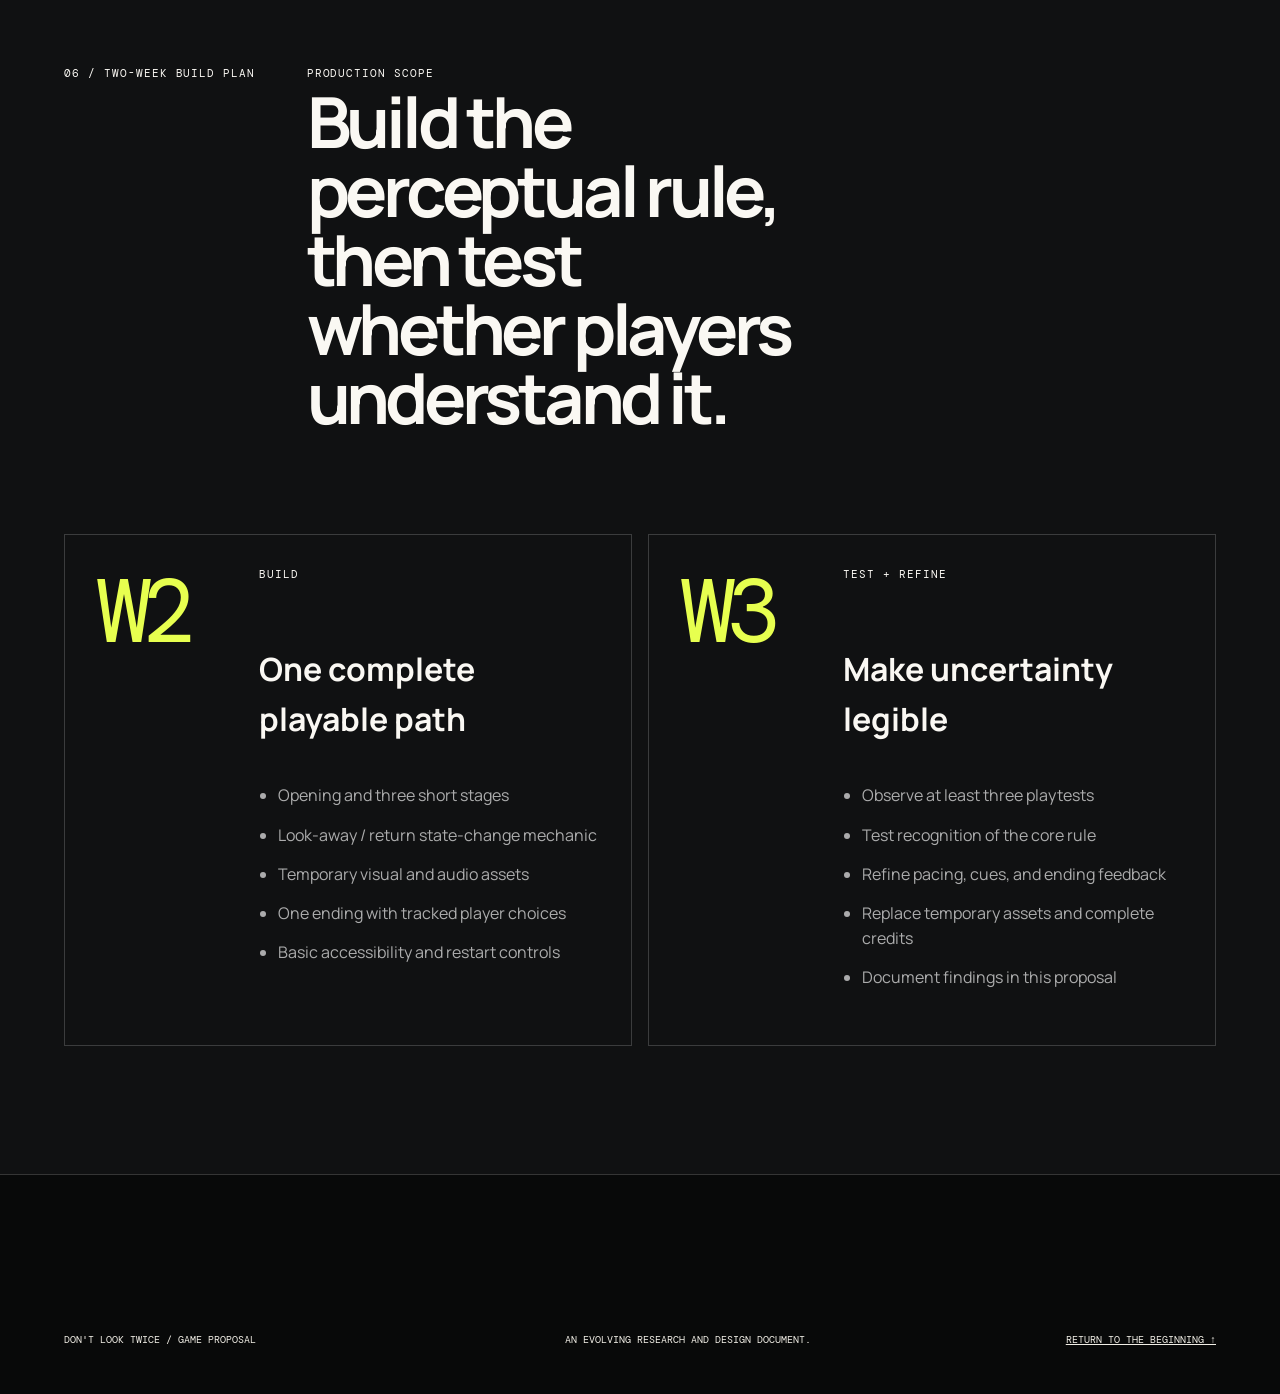
==== commit ef9488ae: "Build playable Don't Look Twice prototype" ====
--- a/index.html
+++ b/index.html
@@ -14,8 +14,8 @@
       href="https://fonts.googleapis.com/css2?family=DM+Mono:wght@300;400;500&family=Manrope:wght@400;500;600;700&display=swap"
       rel="stylesheet"
     />
-    <link rel="stylesheet" href="styles.css" />
-    <script src="script.js" defer></script>
+    <link rel="stylesheet" href="styles.css?v=20261106" />
+    <script src="script.js?v=20261106" defer></script>
   </head>
   <body>
     <a class="skip-link" href="#main">Skip to proposal</a>
@@ -56,10 +56,14 @@
             familiar place that repeatedly contradicts their memory, deciding which details to
             trust—and which version of reality to reinforce.
           </p>
+          <div class="hero__actions">
+            <a class="play-button" href="game/">Play the game <span aria-hidden="true">→</span></a>
+            <a class="text-link" href="#case-study">Explore the proposal ↓</a>
+          </div>
           <div class="hero__meta">
-            <span>Working title</span>
-            <span>Web proposal</span>
-            <span>Research in progress</span>
+            <span>Playable prototype</span>
+            <span>Interactive narrative</span>
+            <span>5–7 minutes</span>
           </div>
         </div>
 
--- a/styles.css
+++ b/styles.css
@@ -71,6 +71,11 @@
 .echo::after { color: var(--violet); transform: translate(5px, -2px); clip-path: inset(53% 0 6%); }
 .hero__lede { max-width: 650px; margin: 0 0 1rem; font-size: clamp(1.4rem, 2.5vw, 2.5rem); line-height: 1.2; }
 .hero__description { max-width: 610px; color: rgba(255,255,255,.64); }
+.hero__actions { display: flex; flex-wrap: wrap; align-items: center; gap: .8rem 1.4rem; margin-top: 2rem; }
+.play-button { min-height: 50px; padding: .85rem 1.05rem; display: inline-flex; align-items: center; gap: 2.5rem; color: var(--ink); background: var(--signal); border: 1px solid var(--signal); text-decoration: none; font: .7rem var(--mono); text-transform: uppercase; transition: transform .2s, background .2s; }
+.play-button:hover { background: #f2ff9b; transform: translateY(-2px); }
+.text-link { color: rgba(255,255,255,.65); font: .65rem var(--mono); text-transform: uppercase; }
+.text-link:hover { color: var(--paper-bright); }
 .hero__meta { display: flex; flex-wrap: wrap; gap: .5rem; margin-top: 2rem; }
 .hero__meta span { padding: .45rem .7rem; border: 1px solid var(--line-light); font: .63rem var(--mono); text-transform: uppercase; }
 .hero__visual { position: relative; min-height: 600px; perspective: 1000px; }
